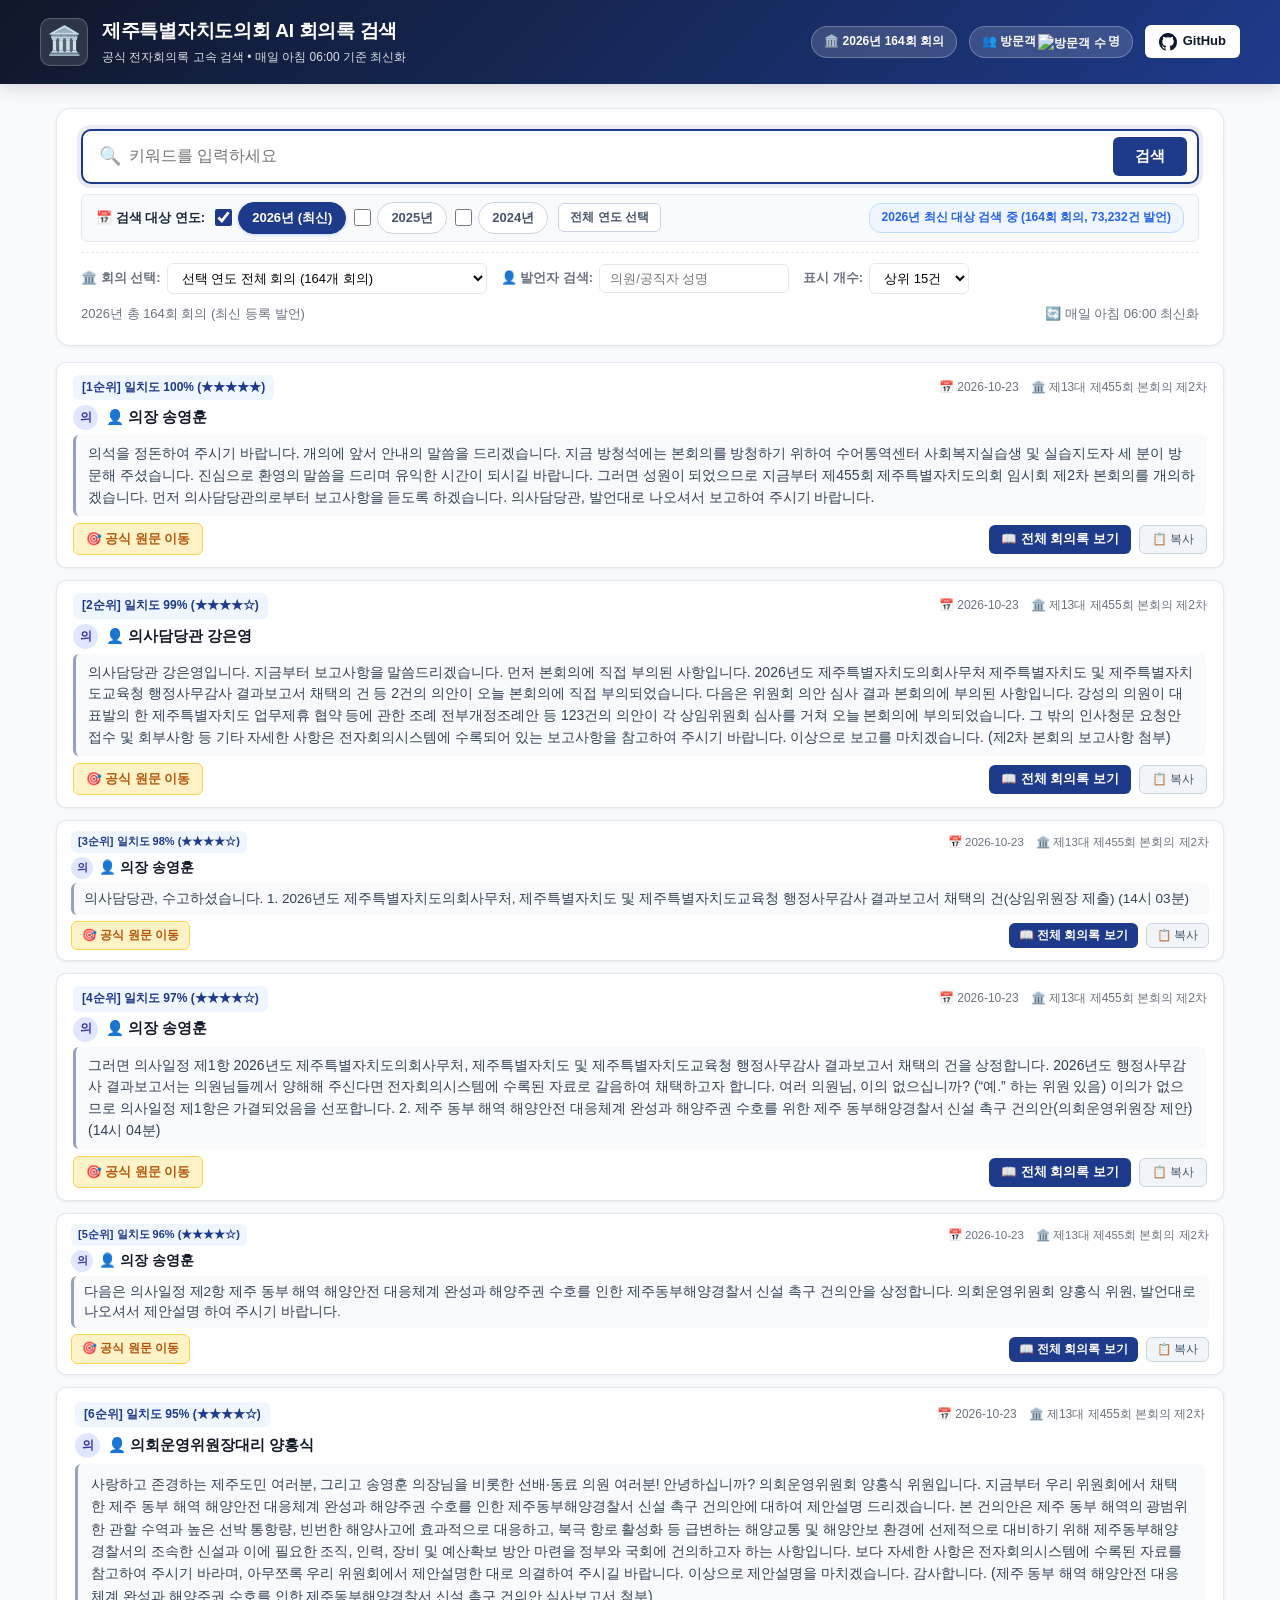
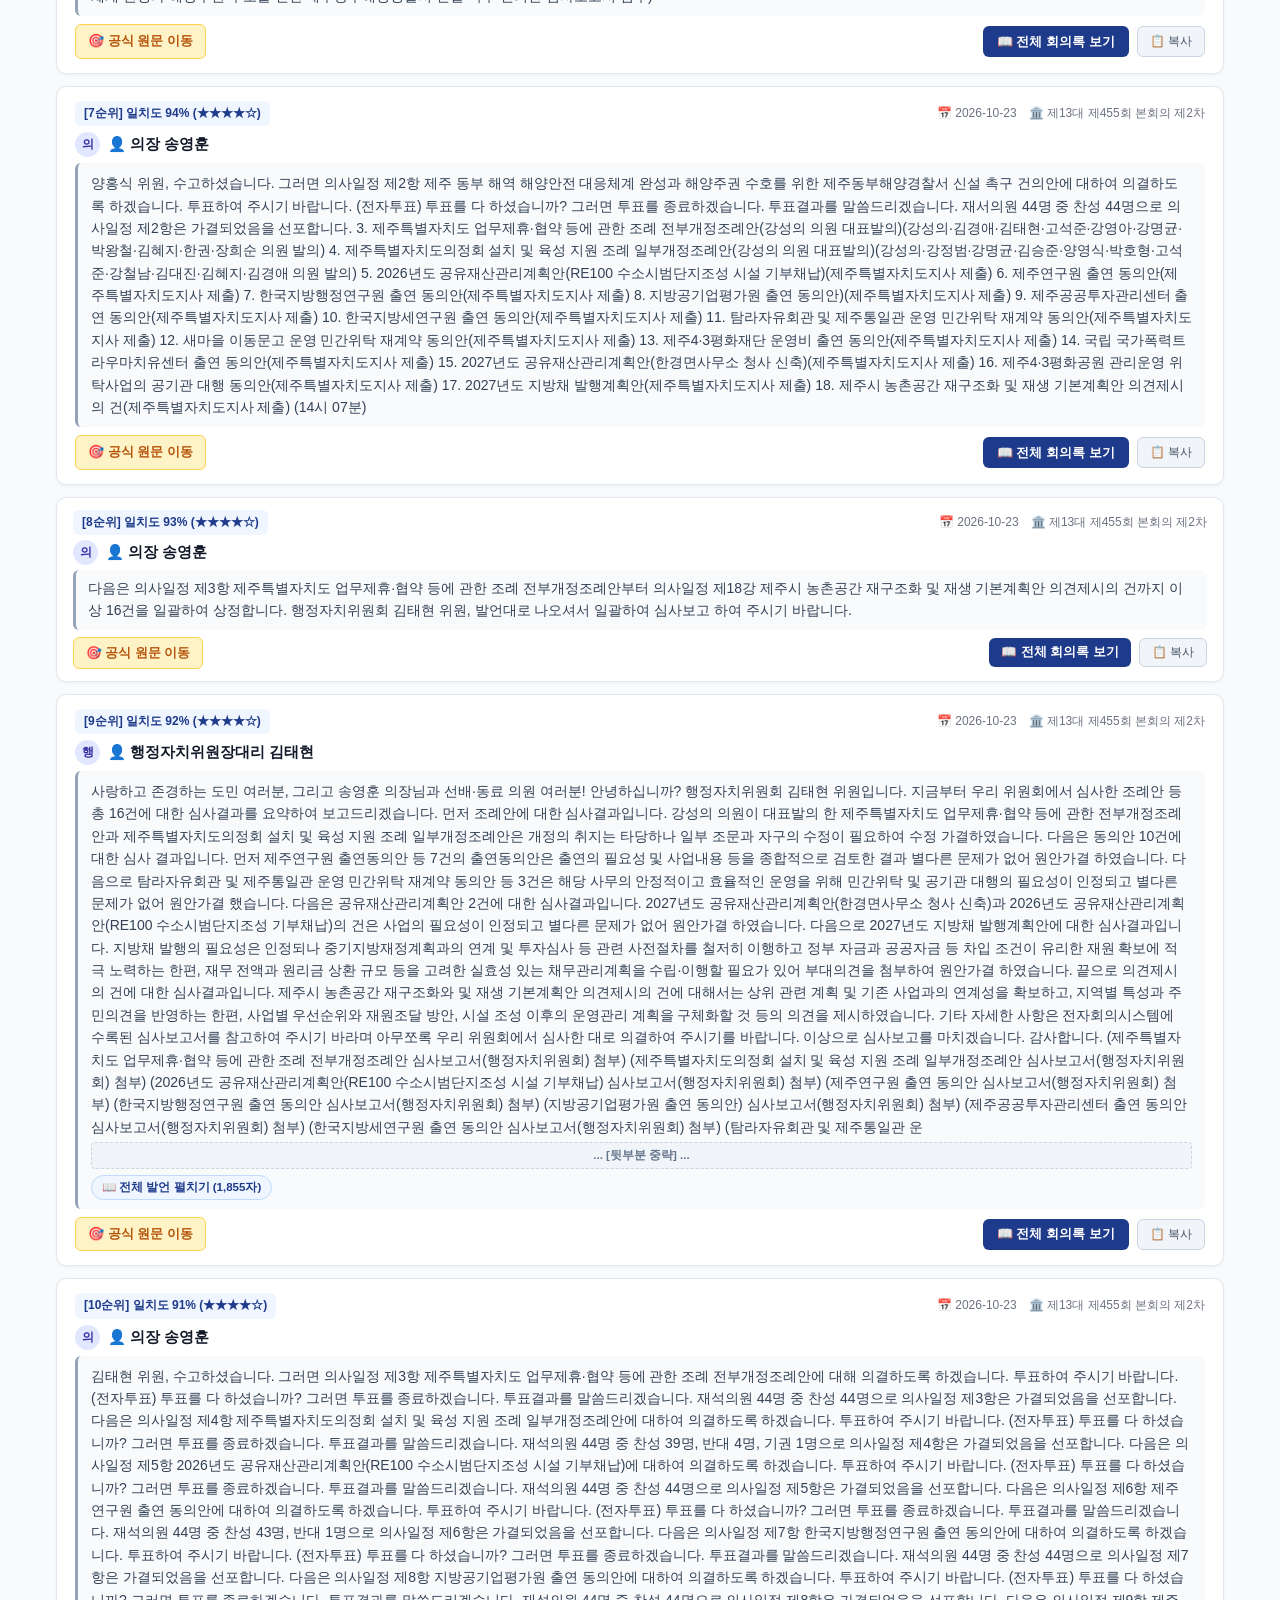
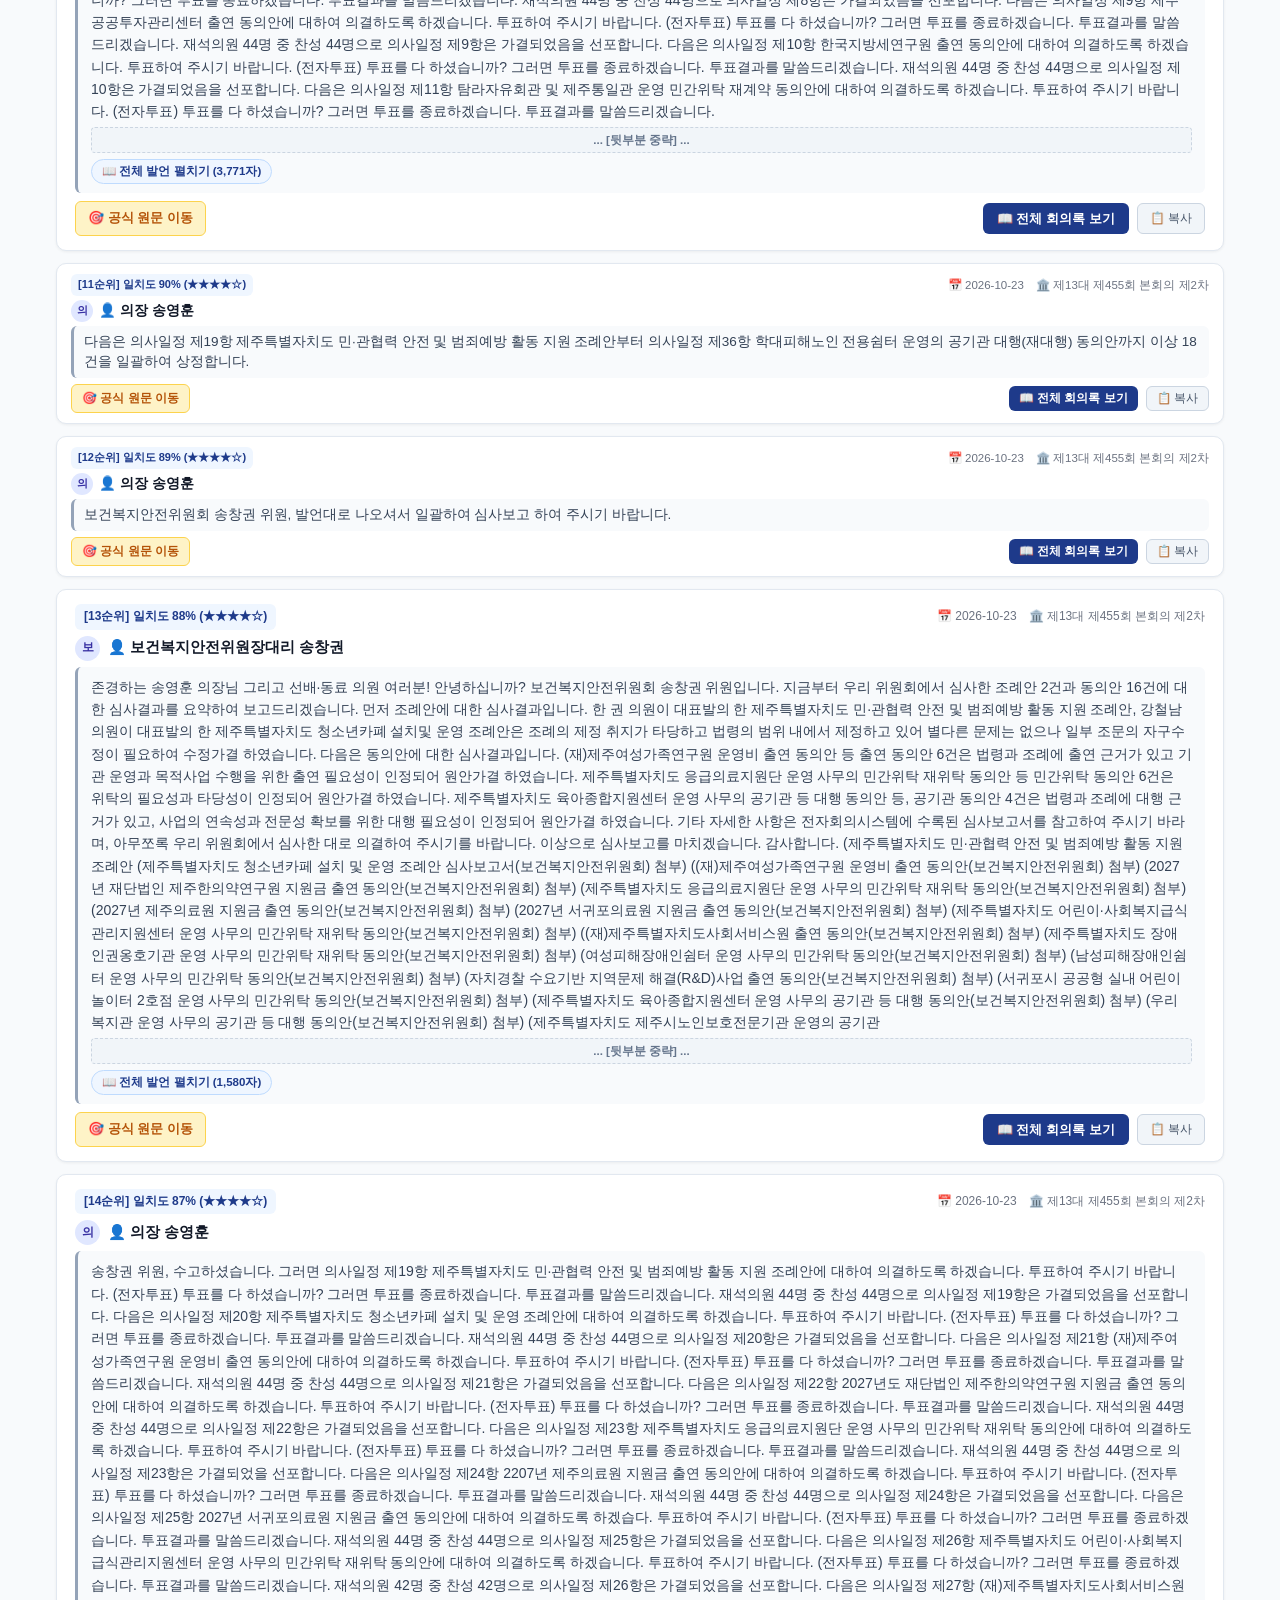
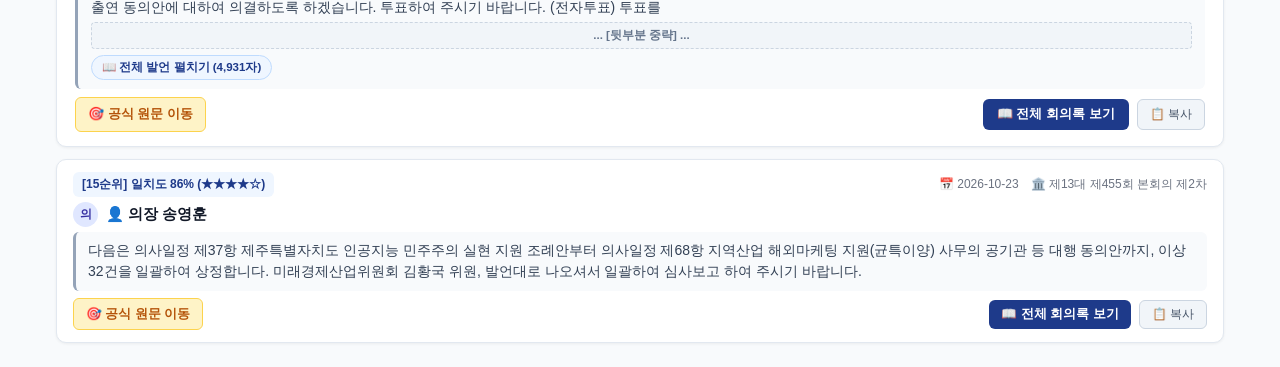
==== index.html @ 07b5bb8c "UI: 방문객 수 뱃지 스타일을 회의 통계 뱃지와 동일한 디자인으로 일체화" ====
<!DOCTYPE html>
<html lang="ko">
<head>
  <meta charset="UTF-8">
  <meta name="viewport" content="width=device-width, initial-scale=1.0">
  <meta http-equiv="Cache-Control" content="no-cache, no-store, must-revalidate">
  <meta http-equiv="Pragma" content="no-cache">
  <meta http-equiv="Expires" content="0">
  <title>제주특별자치도의회 AI 전자회의록 검색 시스템</title>
  <meta name="description" content="제주특별자치도의회 2024~2026년 294,780건 실제 공식 회의록 고속 검색 및 발언 라인 자동 이동 시스템">
  <!-- Pretendard Web Font -->
  <link rel="stylesheet" as="style" crossorigin href="https://cdn.jsdelivr.net/gh/orioncactus/pretendard@v1.3.9/dist/web/static/pretendard.min.css" />
  <link rel="stylesheet" href="style.css?v=4.9">
</head>
<body>
  <!-- Header -->
  <header class="app-header">
    <div class="header-inner">
      <div class="logo-area">
        <div class="logo-badge">🏛️</div>
        <div>
          <h1 class="logo-title">제주특별자치도의회 AI 회의록 검색</h1>
          <p class="logo-subtitle">공식 전자회의록 고속 검색 • 매일 아침 06:00 기준 최신화</p>
        </div>
      </div>
      <div class="header-actions">
        <span class="stat-pill" id="statBadge">🏛️ 2024년~현재 525회 회의</span>
        <span class="stat-pill visitor-pill" title="실시간 웹사이트 방문객 수">
          <span>👥 방문객</span>
          <img src="https://hits.sh/bokseop.github.io/jeju-council-ai.svg?style=flat-square&label=%20&labelColor=transparent&color=transparent" alt="방문객 수" class="visitor-badge-img">
          <span>명</span>
        </span>
        <a href="https://github.com/Bokseop/jeju-council-ai" target="_blank" class="btn-github">
          <svg width="18" height="18" viewBox="0 0 24 24" fill="currentColor"><path d="M12 0C5.37 0 0 5.37 0 12c0 5.31 3.435 9.795 8.205 11.385.6.105.825-.255.825-.57 0-.285-.015-1.23-.015-2.235-3.015.555-3.795-.735-4.035-1.41-.135-.345-.72-1.41-1.23-1.695-.42-.225-1.02-.78-.015-.795.945-.015 1.62.87 1.845 1.23 1.08 1.815 2.805 1.305 3.495.99.105-.78.42-1.305.765-1.605-2.67-.3-5.46-1.335-5.46-5.925 0-1.305.465-2.385 1.23-3.225-.12-.3-.54-1.53.12-3.18 0 0 1.005-.315 3.3 1.23.96-.27 1.98-.405 3-.405s2.04.135 3 .405c2.295-1.56 3.3-1.23 3.3-1.23.66 1.65.24 2.88.12 3.18.765.84 1.23 1.905 1.23 3.225 0 4.605-2.805 5.625-5.475 5.925.435.375.81 1.095.81 2.22 0 1.605-.015 2.895-.015 3.3 0 .315.225.69.825.57A12.02 12.02 0 0024 12c0-6.63-5.37-12-12-12z"/></svg>
          GitHub
        </a>
      </div>
    </div>
  </header>

  <!-- Main Container -->
  <main class="main-container">
    <!-- Search Section -->
    <section class="search-section">
      <div class="search-box-wrap">
        <div class="search-input-box">
          <span class="search-icon">🔍</span>
          <input type="text" id="searchInput" placeholder="키워드를 입력하세요" autofocus>
          <button id="clearBtn" class="clear-btn" title="검색어 지우기">✕</button>
          <button id="searchBtn" class="search-btn">검색</button>
        </div>
      </div>

      <!-- Year Scope Filter -->
      <div class="year-filter-row">
        <span class="year-filter-label">📅 검색 대상 연도:</span>
        <div class="year-buttons-group">
          <label class="year-btn-label" title="2026년 회의록 검색 포함">
            <input type="checkbox" class="year-checkbox" value="2026" checked>
            <span class="year-btn-pill">2026년 (최신)</span>
          </label>
          <label class="year-btn-label" title="2025년 회의록 검색 포함">
            <input type="checkbox" class="year-checkbox" value="2025">
            <span class="year-btn-pill">2025년</span>
          </label>
          <label class="year-btn-label" title="2024년 회의록 검색 포함">
            <input type="checkbox" class="year-checkbox" value="2024">
            <span class="year-btn-pill">2024년</span>
          </label>
        </div>
        <button type="button" class="btn-all-years" id="btnToggleAllYears">전체 연도 선택</button>
        <span class="year-summary-badge" id="yearSummaryBadge">2026년 대상 검색 중</span>
      </div>

      <!-- Filters Row -->
      <div class="filter-row">
        <div class="filter-item">
          <label for="meetingFilter">🏛️ 회의 선택:</label>
          <select id="meetingFilter">
            <option value="">전체 회의 (525개 회의)</option>
          </select>
        </div>
        <div class="filter-item">
          <label for="speakerFilter">👤 발언자 검색:</label>
          <input type="text" id="speakerFilter" placeholder="의원/공직자 성명">
        </div>
        <div class="filter-item">
          <label for="limitFilter">표시 개수:</label>
          <select id="limitFilter">
            <option value="15">상위 15건</option>
            <option value="30">상위 30건</option>
            <option value="50">상위 50건</option>
          </select>
        </div>
      </div>

      <!-- Benchmark / Results Info -->
      <div class="status-bar" id="statusBar">
        <span>데이터를 불러오는 중입니다...</span>
        <span>🔄 매일 아침 06:00 최신화</span>
      </div>
    </section>

    <!-- Results Section -->
    <section class="results-section" id="resultsContainer">
      <div class="loading-state" id="loadingState">
        <div class="spinner"></div>
        <p>회의록 데이터베이스 색인을 준비 중입니다...</p>
      </div>
    </section>
  </main>

  <!-- Full Meeting Transcript Modal -->
  <div class="modal-overlay" id="meetingModal">
    <div class="modal-content">
      <div class="modal-header">
        <div class="modal-title-box">
          <h2 id="modalMeetingTitle">회의록 전문</h2>
          <p id="modalMeetingMeta">일시 및 발언 통계</p>
        </div>
        <div class="modal-header-actions">
          <a id="modalOfficialLink" href="#" target="_blank" class="btn-primary-sm">🌐 공식 원문 웹페이지 열기</a>
          <button id="modalCopySelectedBtn" class="btn-select-copy" onclick="copySelectedSpeeches()" title="체크된 발언들만 선택 복사">
            ☑️ 선택 복사 (<span id="selectedCountBadge">0</span>)
          </button>
          <button id="modalCopyBtn" class="btn-outline-sm">📋 전체 복사</button>
          <button id="modalCloseBtn" class="btn-close">✕</button>
        </div>
      </div>

      <!-- Modal In-meeting Search -->
      <div class="modal-search-bar">
        <span>🔎 회의록 내 검색:</span>
        <input type="text" id="modalSearchInput" placeholder="단어 또는 의원 이름 검색">
        <button id="modalSearchNextBtn" class="btn-secondary-sm">다음 찾기</button>
        <span id="modalSearchStat" class="search-stat-text"></span>
      </div>

      <!-- Modal View Mode Switcher -->
      <div class="modal-view-mode-bar" id="modalViewModeBar">
        <div class="view-mode-tabs">
          <button id="btnViewContext" class="btn-tab active" onclick="switchModalViewMode('context')">
            🎯 해당 발언 및 전후 맥락 (즉시 표시)
          </button>
          <button id="btnViewFull" class="btn-tab" onclick="switchModalViewMode('full')">
            📜 전체 회의록 모두 보기 (<span id="modalTotalSpeechesCount">0</span>건)
          </button>
        </div>
        <div class="selection-quick-tools">
          <button class="btn-quick-select" onclick="selectAllModalSpeeches()" title="현재 화면의 발언 전체 선택">☑️ 전체 선택</button>
          <button class="btn-quick-select" onclick="clearModalSpeechSelection()" title="선택 모두 해제">⬜ 선택 해제</button>
        </div>
        <div class="view-mode-desc" id="modalViewDesc">
          💡 검색된 발언과 질의·답변 문맥이 스크롤 없이 바로 표시됩니다.
        </div>
      </div>

      <!-- Modal Body -->
      <div class="modal-body" id="modalTranscriptBody">
        <!-- Speeches list populated dynamically -->
      </div>
    </div>
  </div>

  <!-- Notification Toast -->
  <div class="toast" id="toast"></div>

  <script src="app.js?v=4.9"></script>
</body>
</html>
---- style.css ----
/* ==============================================================
   제주특별자치도의회 AI 회의록 검색 시스템 - Modern Responsive CSS
   ============================================================== */

:root {
  --primary: #1E3A8A;
  --primary-hover: #1E40AF;
  --primary-light: #EFF6FF;
  --accent: #D97706;
  --accent-light: #FEF3C7;
  --accent-highlight: #FFF9C4;
  --text-main: #1F2937;
  --text-muted: #6B7280;
  --bg-app: #F8FAFC;
  --bg-card: #FFFFFF;
  --border: #E2E8F0;
  --radius-sm: 6px;
  --radius-md: 10px;
  --radius-lg: 14px;
  --shadow-sm: 0 1px 3px rgba(0,0,0,0.06);
  --shadow-md: 0 4px 12px rgba(0,0,0,0.08);
  --shadow-lg: 0 10px 25px rgba(0,0,0,0.12);
}

* {
  box-sizing: border-box;
  margin: 0;
  padding: 0;
}

body {
  font-family: 'Pretendard', -apple-system, BlinkMacSystemFont, '맑은 고딕', 'Malgun Gothic', sans-serif;
  background-color: var(--bg-app);
  color: var(--text-main);
  line-height: 1.6;
  -webkit-font-smoothing: antialiased;
}

/* Header */
.app-header {
  background: linear-gradient(135deg, #0F172A 0%, #1E3A8A 100%);
  color: white;
  padding: 16px 24px;
  box-shadow: 0 4px 16px rgba(15, 23, 42, 0.15);
  position: sticky;
  top: 0;
  z-index: 100;
}

.header-inner {
  max-width: 1200px;
  margin: 0 auto;
  display: flex;
  justify-content: space-between;
  align-items: center;
  flex-wrap: wrap;
  gap: 12px;
}

.logo-area {
  display: flex;
  align-items: center;
  gap: 14px;
}

.logo-badge {
  font-size: 28px;
  background: rgba(255, 255, 255, 0.12);
  width: 48px;
  height: 48px;
  display: flex;
  align-items: center;
  justify-content: center;
  border-radius: var(--radius-md);
  border: 1px solid rgba(255, 255, 255, 0.2);
}

.logo-title {
  font-size: 19px;
  font-weight: 700;
  letter-spacing: -0.3px;
}

.logo-subtitle {
  font-size: 12px;
  opacity: 0.85;
  margin-top: 2px;
}

.header-actions {
  display: flex;
  align-items: center;
  gap: 12px;
}

.stat-pill {
  display: inline-flex;
  align-items: center;
  gap: 5px;
  font-size: 12px;
  font-weight: 600;
  background: rgba(255, 255, 255, 0.15);
  padding: 6px 12px;
  border-radius: 20px;
  border: 1px solid rgba(255, 255, 255, 0.25);
  color: #FFFFFF;
  white-space: nowrap;
  height: 32px;
  box-sizing: border-box;
}

.visitor-pill {
  display: inline-flex;
  align-items: center;
  gap: 3px;
  font-size: 12px;
  font-weight: 600;
  background: rgba(255, 255, 255, 0.15);
  padding: 6px 12px;
  border-radius: 20px;
  border: 1px solid rgba(255, 255, 255, 0.25);
  color: #FFFFFF;
  white-space: nowrap;
  height: 32px;
  box-sizing: border-box;
}

.visitor-badge-img {
  height: 16px;
  vertical-align: middle;
  display: inline-block;
  margin: 0 -1px;
}

.btn-github {
  display: inline-flex;
  align-items: center;
  gap: 6px;
  font-size: 13px;
  font-weight: 600;
  background: white;
  color: #0F172A;
  padding: 6px 14px;
  border-radius: var(--radius-sm);
  text-decoration: none;
  transition: all 0.2s;
}

.btn-github:hover {
  background: #F1F5F9;
  transform: translateY(-1px);
}

/* Main Container */
.main-container {
  max-width: 1200px;
  margin: 24px auto;
  padding: 0 16px;
}

/* Search Section */
.search-section {
  background: var(--bg-card);
  padding: 20px 24px;
  border-radius: var(--radius-lg);
  box-shadow: var(--shadow-sm);
  border: 1px solid var(--border);
  margin-bottom: 16px;
}

.search-input-box {
  display: flex;
  align-items: center;
  background: #F8FAFC;
  border: 2px solid #CBD5E1;
  border-radius: var(--radius-md);
  padding: 6px 10px;
  transition: border-color 0.2s, box-shadow 0.2s;
}

.search-input-box:focus-within {
  border-color: var(--primary);
  box-shadow: 0 0 0 4px rgba(30, 58, 138, 0.1);
  background: white;
}

.search-icon {
  font-size: 18px;
  margin-left: 6px;
  margin-right: 8px;
  opacity: 0.6;
}

.search-input-box input {
  flex: 1;
  min-width: 0;
  border: none;
  background: transparent;
  font-size: 16px;
  font-family: inherit;
  outline: none;
  color: var(--text-main);
  padding: 6px 0;
}

.clear-btn {
  background: none;
  border: none;
  font-size: 14px;
  color: var(--text-muted);
  cursor: pointer;
  padding: 4px 8px;
  border-radius: 50%;
  visibility: hidden;
  flex-shrink: 0;
}

.clear-btn.visible {
  visibility: visible;
}

.clear-btn:hover {
  background: #E2E8F0;
  color: var(--text-main);
}

.search-btn {
  background: var(--primary);
  color: white;
  border: none;
  font-size: 15px;
  font-weight: 700;
  padding: 10px 22px;
  border-radius: var(--radius-sm);
  cursor: pointer;
  margin-left: 8px;
  flex-shrink: 0;
  white-space: nowrap;
  transition: background 0.2s;
}

.search-btn:hover {
  background: var(--primary-hover);
}

/* Tags Row */
.tags-row {
  display: flex;
  align-items: center;
  gap: 8px;
  flex-wrap: wrap;
  margin-top: 14px;
  font-size: 13px;
}

.tags-label {
  color: var(--text-muted);
  font-weight: 600;
}

.tag-btn {
  background: var(--primary-light);
  color: var(--primary);
  border: 1px solid #BFDBFE;
  padding: 4px 10px;
  border-radius: 16px;
  font-size: 12px;
  font-weight: 600;
  cursor: pointer;
  transition: all 0.15s;
}

.tag-btn:hover {
  background: #DBEAFE;
  transform: translateY(-1px);
}

/* Year Filter Row */
.year-filter-row {
  margin-top: 10px;
  display: flex;
  align-items: center;
  flex-wrap: wrap;
  gap: 10px;
  padding: 7px 14px;
  background: #F8FAFC;
  border: 1px solid var(--border);
  border-radius: var(--radius-sm);
}

.year-filter-label {
  font-size: 13px;
  font-weight: 700;
  color: #1E293B;
  display: flex;
  align-items: center;
  gap: 4px;
}

.year-buttons-group {
  display: flex;
  align-items: center;
  gap: 8px;
  flex-wrap: wrap;
}

.year-btn-label {
  display: inline-flex;
  align-items: center;
  cursor: pointer;
  user-select: none;
}

.year-checkbox {
  width: 17px;
  height: 17px;
  cursor: pointer;
  accent-color: var(--primary);
  margin-right: 6px;
}

.year-btn-pill {
  display: inline-flex;
  align-items: center;
  gap: 4px;
  padding: 5px 13px;
  font-size: 13px;
  font-weight: 600;
  border-radius: 20px;
  border: 1px solid #CBD5E1;
  background: white;
  color: #475569;
  transition: all 0.15s;
}

.year-btn-label:hover .year-btn-pill {
  background: #F1F5F9;
  color: #0F172A;
  border-color: #94A3B8;
}

.year-checkbox:checked + .year-btn-pill {
  background: var(--primary);
  color: white;
  border-color: var(--primary);
  box-shadow: 0 1px 3px rgba(37, 99, 235, 0.25);
}

.btn-all-years {
  font-size: 12px;
  font-weight: 600;
  background: white;
  border: 1px solid #CBD5E1;
  padding: 5px 11px;
  border-radius: var(--radius-sm);
  color: #475569;
  cursor: pointer;
  transition: all 0.15s;
}

.btn-all-years:hover {
  background: #E2E8F0;
  color: #0F172A;
}

.year-summary-badge {
  margin-left: auto;
  font-size: 12px;
  font-weight: 600;
  color: #2563EB;
  background: #EFF6FF;
  padding: 4px 12px;
  border-radius: 12px;
  border: 1px solid #BFDBFE;
}

/* Filters Row */
.filter-row {
  display: flex;
  align-items: center;
  gap: 14px;
  flex-wrap: wrap;
  margin-top: 10px;
  padding-top: 10px;
  border-top: 1px dashed var(--border);
}

.filter-item {
  display: flex;
  align-items: center;
  gap: 6px;
  font-size: 13px;
}

.filter-item label {
  color: var(--text-muted);
  font-weight: 600;
}

.filter-item select,
.filter-item input {
  padding: 6px 10px;
  border: 1px solid var(--border);
  border-radius: var(--radius-sm);
  font-size: 13px;
  font-family: inherit;
  background: white;
  outline: none;
}

.filter-item select {
  max-width: 320px;
}

.filter-item select:focus,
.filter-item input:focus {
  border-color: var(--primary);
}

/* Status Bar */
.status-bar {
  margin-top: 10px;
  font-size: 13px;
  color: var(--text-muted);
  display: flex;
  justify-content: space-between;
  align-items: center;
  flex-wrap: wrap;
  gap: 8px;
}

/* Results Section */
.results-section {
  display: flex;
  flex-direction: column;
  gap: 12px;
}

/* Card */
.speech-card {
  background: var(--bg-card);
  border: 1px solid var(--border);
  border-radius: var(--radius-md);
  padding: 14px 18px;
  box-shadow: var(--shadow-sm);
  transition: box-shadow 0.2s, transform 0.2s;
}

.speech-card:hover {
  box-shadow: var(--shadow-md);
  transform: translateY(-1px);
}

/* Dynamic Responsive Sizing based on content length */
.speech-card.speech-card-compact {
  padding: 10px 14px;
}

.speech-card.speech-card-compact .card-top {
  margin-bottom: 4px;
}

.speech-card.speech-card-compact .card-rank-badge {
  padding: 2px 7px;
  font-size: 11px;
}

.speech-card.speech-card-compact .card-meta {
  font-size: 11.5px;
}

.speech-card.speech-card-compact .card-speaker-row {
  margin-bottom: 4px;
  gap: 6px;
}

.speech-card.speech-card-compact .speaker-avatar {
  width: 22px;
  height: 22px;
  font-size: 11px;
}

.speech-card.speech-card-compact .speaker-name {
  font-size: 13.5px;
}

.speech-card.speech-card-compact .card-content-box {
  padding: 6px 10px;
  margin-bottom: 6px;
  font-size: 13.5px;
  line-height: 1.5;
}

.speech-card.speech-card-compact .card-actions {
  gap: 6px;
}

.speech-card.speech-card-compact .btn-link-line,
.speech-card.speech-card-compact .btn-view-all {
  padding: 4px 10px;
  font-size: 12px;
}

.speech-card.speech-card-compact .btn-copy-card {
  padding: 4px 10px;
  font-size: 11.5px;
}

/* Medium text length (121 ~ 400 chars) */
.speech-card.speech-card-medium {
  padding: 12px 16px;
}

.speech-card.speech-card-medium .card-top {
  margin-bottom: 5px;
}

.speech-card.speech-card-medium .card-speaker-row {
  margin-bottom: 5px;
}

.speech-card.speech-card-medium .card-content-box {
  padding: 8px 12px;
  margin-bottom: 7px;
  line-height: 1.55;
}

.speech-card.speech-card-medium .btn-link-line,
.speech-card.speech-card-medium .btn-view-all {
  padding: 5px 12px;
  font-size: 12.5px;
}

.speech-card.speech-card-medium .btn-copy-card {
  padding: 5px 12px;
  font-size: 12px;
}

.card-top {
  display: flex;
  justify-content: space-between;
  align-items: center;
  margin-bottom: 6px;
  flex-wrap: wrap;
  gap: 8px;
}

.card-rank-badge {
  font-size: 12px;
  font-weight: 700;
  color: var(--primary);
  background: var(--primary-light);
  padding: 3px 9px;
  border-radius: var(--radius-sm);
  display: inline-flex;
  align-items: center;
  gap: 4px;
}

.card-meta {
  font-size: 12px;
  color: var(--text-muted);
  display: flex;
  gap: 12px;
}

.card-speaker-row {
  display: flex;
  align-items: center;
  gap: 8px;
  margin-bottom: 6px;
}

.speaker-avatar {
  width: 25px;
  height: 25px;
  background: #E0E7FF;
  color: #3730A3;
  border-radius: 50%;
  display: flex;
  align-items: center;
  justify-content: center;
  font-size: 12px;
  font-weight: bold;
}

.speaker-name {
  font-size: 14.5px;
  font-weight: 700;
  color: #111827;
}

.card-content-box {
  background: #F8FAFC;
  border-radius: var(--radius-sm);
  padding: 9px 13px;
  font-size: 14px;
  line-height: 1.6;
  color: #334155;
  margin-bottom: 8px;
  border-left: 3px solid #94A3B8;
  white-space: normal;
}

.speech-text-view {
  white-space: pre-wrap;
  word-break: break-word;
}

.expand-btn-wrapper {
  margin-top: 6px;
}

.omitted-notice {
  display: block;
  background: #F1F5F9;
  color: #64748B;
  font-size: 11.5px;
  font-weight: 600;
  padding: 3px 8px;
  border-radius: 4px;
  margin: 4px 0;
  text-align: center;
  border: 1px dashed #CBD5E1;
  user-select: none;
}

.btn-toggle-expand {
  display: inline-flex;
  align-items: center;
  gap: 4px;
  background: #EFF6FF;
  color: var(--primary);
  border: 1px solid #BFDBFE;
  font-size: 11.5px;
  font-weight: 600;
  padding: 4px 10px;
  border-radius: 14px;
  cursor: pointer;
  margin-top: 0;
  transition: all 0.15s;
}

.btn-toggle-expand:hover {
  background: #DBEAFE;
  color: #1D4ED8;
  transform: translateY(-1px);
}

.card-content-box mark {
  background: #FEF08A;
  color: #854D0E;
  padding: 1px 4px;
  border-radius: 3px;
  font-weight: bold;
}

.card-actions {
  display: flex;
  justify-content: space-between;
  align-items: center;
  flex-wrap: wrap;
  gap: 8px;
}

.card-actions-left,
.card-actions-right {
  display: flex;
  gap: 8px;
}

.btn-link-line {
  display: inline-flex;
  align-items: center;
  gap: 6px;
  font-size: 13px;
  font-weight: 600;
  background: #FEF3C7;
  color: #B45309;
  border: 1px solid #FCD34D;
  padding: 6px 12px;
  border-radius: var(--radius-sm);
  text-decoration: none;
  cursor: pointer;
  transition: all 0.15s;
}

.btn-link-line:hover {
  background: #FDE68A;
  transform: translateY(-1px);
}

.btn-view-all {
  font-size: 13px;
  font-weight: 600;
  background: var(--primary);
  color: white;
  border: none;
  padding: 6px 14px;
  border-radius: var(--radius-sm);
  cursor: pointer;
  transition: background 0.15s;
}

.btn-view-all:hover {
  background: var(--primary-hover);
}

.btn-copy-card {
  font-size: 12px;
  background: #F1F5F9;
  color: #475569;
  border: 1px solid #CBD5E1;
  padding: 6px 12px;
  border-radius: var(--radius-sm);
  cursor: pointer;
}

.btn-copy-card:hover {
  background: #E2E8F0;
}

/* Loading & Empty States */
.loading-state,
.empty-state {
  text-align: center;
  padding: 60px 20px;
  color: var(--text-muted);
}

.spinner {
  width: 40px;
  height: 40px;
  border: 4px solid #E2E8F0;
  border-top-color: var(--primary);
  border-radius: 50%;
  animation: spin 0.8s linear infinite;
  margin: 0 auto 16px;
}

@keyframes spin {
  to { transform: rotate(360deg); }
}

/* Modal */
.modal-overlay {
  position: fixed;
  top: 0;
  left: 0;
  right: 0;
  bottom: 0;
  background: rgba(15, 23, 42, 0.6);
  backdrop-filter: blur(4px);
  z-index: 999;
  display: none;
  align-items: center;
  justify-content: center;
  padding: 20px;
}

.modal-overlay.active {
  display: flex;
}

.modal-content {
  background: white;
  width: 100%;
  max-width: 960px;
  max-height: 90vh;
  border-radius: var(--radius-lg);
  display: flex;
  flex-direction: column;
  box-shadow: var(--shadow-lg);
  overflow: hidden;
  animation: modalIn 0.25s ease-out;
}

@keyframes modalIn {
  from { opacity: 0; transform: scale(0.96); }
  to { opacity: 1; transform: scale(1); }
}

.modal-header {
  padding: 18px 24px;
  border-bottom: 1px solid var(--border);
  display: flex;
  justify-content: space-between;
  align-items: center;
  background: #F8FAFC;
  gap: 12px;
}

.modal-title-box h2 {
  font-size: 18px;
  font-weight: 700;
  color: #0F172A;
}

.modal-title-box p {
  font-size: 13px;
  color: var(--text-muted);
  margin-top: 2px;
}

.modal-header-actions {
  display: flex;
  align-items: center;
  gap: 8px;
}

.btn-primary-sm {
  background: var(--primary);
  color: white;
  padding: 6px 14px;
  border-radius: var(--radius-sm);
  font-size: 12px;
  font-weight: 600;
  text-decoration: none;
  display: inline-flex;
  align-items: center;
  gap: 4px;
  white-space: nowrap;
}

.btn-primary-sm:hover {
  background: var(--primary-hover);
}

.btn-outline-sm {
  background: white;
  border: 1px solid var(--border);
  padding: 6px 12px;
  border-radius: var(--radius-sm);
  font-size: 12px;
  cursor: pointer;
  white-space: nowrap;
}

.btn-outline-sm:hover {
  background: #F1F5F9;
}

.btn-close {
  background: none;
  border: none;
  font-size: 18px;
  cursor: pointer;
  color: var(--text-muted);
  padding: 4px 8px;
  border-radius: var(--radius-sm);
}

.btn-close:hover {
  background: #E2E8F0;
  color: var(--text-main);
}

/* Modal Search Bar */
.modal-search-bar {
  padding: 10px 24px;
  background: #F8FAFC;
  border-bottom: 1px solid var(--border);
  display: flex;
  align-items: center;
  gap: 10px;
  font-size: 13px;
}

.modal-search-bar input {
  padding: 6px 12px;
  border: 1px solid #CBD5E1;
  border-radius: var(--radius-sm);
  font-size: 13px;
  font-family: inherit;
  width: 260px;
}

.btn-secondary-sm {
  background: #334155;
  color: white;
  border: none;
  padding: 6px 12px;
  border-radius: var(--radius-sm);
  font-size: 12px;
  cursor: pointer;
}

.search-stat-text {
  color: #64748B;
  font-size: 12px;
}

/* Modal View Mode Bar */
.modal-view-mode-bar {
  padding: 8px 24px;
  background: #EEF2F6;
  border-bottom: 1px solid #CBD5E1;
  display: flex;
  justify-content: space-between;
  align-items: center;
  flex-wrap: wrap;
  gap: 8px;
}

.view-mode-tabs {
  display: flex;
  gap: 6px;
}

.btn-tab {
  padding: 6px 12px;
  font-size: 12px;
  font-weight: 600;
  border: 1px solid #CBD5E1;
  background: #FFFFFF;
  color: #475569;
  border-radius: var(--radius-sm);
  cursor: pointer;
  transition: all 0.15s;
}

.btn-tab:hover {
  background: #F1F5F9;
  color: #1E293B;
}

.btn-tab.active {
  background: var(--primary);
  color: #FFFFFF;
  border-color: var(--primary);
  box-shadow: 0 1px 3px rgba(30, 58, 138, 0.2);
}

.view-mode-desc {
  font-size: 12px;
  color: #475569;
  font-weight: 500;
}

.modal-context-banner {
  background: #FEF3C7;
  border: 1px solid #FCD34D;
  border-radius: var(--radius-sm);
  padding: 10px 14px;
  color: #92400E;
  font-size: 13px;
  font-weight: 600;
  display: flex;
  align-items: center;
  justify-content: space-between;
  margin-bottom: 4px;
}

.modal-load-more-btn {
  display: flex;
  align-items: center;
  justify-content: center;
  gap: 6px;
  width: 100%;
  padding: 10px;
  background: #F8FAFC;
  border: 1px dashed #94A3B8;
  border-radius: var(--radius-sm);
  color: #2563EB;
  font-size: 13px;
  font-weight: 600;
  cursor: pointer;
  transition: all 0.15s;
}

.modal-load-more-btn:hover {
  background: #EFF6FF;
  border-color: #2563EB;
  transform: translateY(-1px);
}

.modal-expand-all-btn {
  display: flex;
  align-items: center;
  justify-content: center;
  gap: 6px;
  width: 100%;
  padding: 11px;
  background: #1E293B;
  color: #FFFFFF;
  border: none;
  border-radius: var(--radius-sm);
  font-size: 13px;
  font-weight: 600;
  cursor: pointer;
  transition: all 0.15s;
  margin-top: 8px;
}

.modal-expand-all-btn:hover {
  background: #0F172A;
}

@keyframes speechExpandIn {
  from {
    opacity: 0;
    transform: translateY(8px);
  }
  to {
    opacity: 1;
    transform: translateY(0);
  }
}

.modal-speech-item.newly-added {
  animation: speechExpandIn 0.25s ease-out;
}

/* Modal Body */
.modal-body {
  padding: 16px 20px;
  overflow-y: auto;
  -webkit-overflow-scrolling: touch;
  flex: 1;
  min-height: 0;
  display: flex;
  flex-direction: column;
  gap: 12px;
}

.modal-speech-item {
  border-bottom: 1px solid #E2E8F0;
  padding-bottom: 14px;
  scroll-margin-top: 14px;
  transition: background-color 0.15s, border-color 0.15s;
}

/* Modal Speech Responsive Compact Sizing */
.modal-speech-item.modal-speech-compact {
  padding-bottom: 8px;
}

.modal-speech-item.modal-speech-compact .modal-speech-header {
  margin-bottom: 4px;
  font-size: 13px;
}

.modal-speech-item.modal-speech-compact .modal-speech-body {
  font-size: 13px;
  line-height: 1.5;
}

.modal-speech-item.modal-speech-compact.highlighted,
.modal-speech-item.modal-speech-compact.selected {
  padding: 8px 12px;
}

.modal-speech-item.modal-speech-medium {
  padding-bottom: 10px;
}

.modal-speech-item.modal-speech-medium .modal-speech-header {
  margin-bottom: 6px;
  font-size: 13.5px;
}

.modal-speech-item.modal-speech-medium .modal-speech-body {
  line-height: 1.65;
}

.modal-speech-item.modal-speech-medium.highlighted,
.modal-speech-item.modal-speech-medium.selected {
  padding: 12px 14px;
}

.modal-speech-item.selected {
  background: #F0FDF4;
  border: 1px solid #86EFAC;
  border-left: 5px solid #16A34A;
  border-radius: var(--radius-md);
  padding: 14px;
}

.modal-speech-item.highlighted {
  background: #FEFCBF;
  border: 2px solid #D97706;
  border-radius: var(--radius-md);
  padding: 16px;
  box-shadow: 0 4px 14px rgba(217, 119, 6, 0.25);
}

.modal-speech-item.highlighted.selected {
  border-left: 6px solid #16A34A;
}

.modal-speech-header {
  font-size: 14px;
  font-weight: 700;
  color: #1E3A8A;
  margin-bottom: 8px;
  display: flex;
  align-items: center;
  justify-content: space-between;
}

.speech-header-left {
  display: flex;
  align-items: center;
  gap: 8px;
  flex: 1;
}

.speech-header-right {
  display: flex;
  align-items: center;
  gap: 6px;
}

.speech-check-label {
  display: inline-flex;
  align-items: center;
  cursor: pointer;
  padding: 2px 4px;
  user-select: none;
}

.speech-checkbox {
  width: 18px;
  height: 18px;
  cursor: pointer;
  accent-color: #16A34A;
}

.speech-speaker-name {
  color: #1E3A8A;
  font-weight: 700;
}

.btn-item-copy {
  background: #F1F5F9;
  border: 1px solid #CBD5E1;
  color: #475569;
  font-size: 11px;
  font-weight: 600;
  padding: 3px 8px;
  border-radius: var(--radius-sm);
  cursor: pointer;
  transition: all 0.15s;
}

.btn-item-copy:hover {
  background: #E2E8F0;
  color: #0F172A;
}

.btn-select-copy {
  background: #059669;
  color: white;
  border: none;
  padding: 6px 12px;
  border-radius: var(--radius-sm);
  font-size: 12px;
  font-weight: 600;
  cursor: pointer;
  display: inline-flex;
  align-items: center;
  gap: 5px;
  white-space: nowrap;
  transition: all 0.15s;
}

.btn-select-copy:hover {
  background: #047857;
  transform: translateY(-1px);
}

.selection-quick-tools {
  display: flex;
  align-items: center;
  gap: 6px;
}

.btn-quick-select {
  padding: 4px 10px;
  font-size: 11px;
  font-weight: 600;
  background: white;
  border: 1px solid #CBD5E1;
  border-radius: var(--radius-sm);
  cursor: pointer;
  color: #334155;
  transition: all 0.15s;
}

.btn-quick-select:hover {
  background: #F1F5F9;
  color: #0F172A;
}

.modal-speech-body {
  font-size: 14px;
  line-height: 1.65;
  color: #334155;
  white-space: normal;
}

/* Toast */
.toast {
  position: fixed;
  bottom: 24px;
  right: 24px;
  background: #1E293B;
  color: white;
  padding: 10px 18px;
  border-radius: var(--radius-sm);
  font-size: 13px;
  font-weight: 600;
  box-shadow: var(--shadow-lg);
  opacity: 0;
  transform: translateY(10px);
  transition: all 0.2s;
  pointer-events: none;
  z-index: 10000;
}

.toast.show {
  opacity: 1;
  transform: translateY(0);
}

/* Responsive */
@media (max-width: 768px) {
  html, body {
    overflow-x: hidden;
  }

  .header-inner {
    flex-direction: column;
    align-items: flex-start;
    padding: 12px 16px;
    gap: 10px;
  }

  .logo-title {
    font-size: 17px;
  }

  .logo-subtitle {
    font-size: 11.5px;
  }

  .header-actions {
    display: flex;
    flex-wrap: wrap;
    align-items: center;
    gap: 6px;
    width: 100%;
  }

  .stat-pill {
    font-size: 11.5px;
    padding: 3px 8px;
    height: 26px;
    gap: 4px;
  }

  .visitor-pill {
    font-size: 11.5px;
    padding: 3px 8px;
    height: 26px;
    gap: 2px;
  }

  .visitor-badge-img {
    height: 14px;
  }

  .main-container {
    padding: 12px 8px;
  }

  .search-section {
    padding: 12px 10px;
    margin-bottom: 10px;
    border-radius: var(--radius-md);
  }

  .search-input-box {
    padding: 4px 6px;
  }

  .search-icon {
    font-size: 15px;
    margin-left: 4px;
    margin-right: 6px;
  }

  .search-input-box input {
    font-size: 15px;
    padding: 6px 0;
    min-width: 0;
  }

  .search-btn {
    padding: 8px 14px;
    font-size: 14px;
    margin-left: 4px;
  }

  /* Year Filter Row on mobile */
  .year-filter-row {
    padding: 6px 8px;
    gap: 6px;
    margin-top: 8px;
  }

  .year-buttons-group {
    gap: 5px;
  }

  .year-btn-pill {
    padding: 3px 8px;
    font-size: 11.5px;
  }

  .btn-all-years {
    padding: 3px 7px;
    font-size: 11px;
  }

  .year-summary-badge {
    width: 100%;
    margin-left: 0;
    text-align: center;
    font-size: 11px;
    padding: 2px 6px;
  }

  .filter-row {
    flex-direction: column;
    align-items: stretch;
    gap: 6px;
    padding-top: 8px;
    margin-top: 8px;
  }

  .filter-item {
    flex-direction: column;
    align-items: stretch;
    gap: 3px;
    width: 100%;
  }

  .filter-item select,
  .filter-item input {
    max-width: 100%;
    width: 100%;
    box-sizing: border-box;
    font-size: 13px;
    padding: 6px 9px;
  }

  .status-bar {
    font-size: 11px;
    flex-direction: column;
    align-items: flex-start;
    gap: 3px;
    margin-top: 8px;
  }

  .results-section {
    gap: 10px;
  }

  /* Speech Cards on mobile */
  .speech-card {
    padding: 10px 10px;
  }

  .card-top {
    flex-direction: column;
    align-items: flex-start;
    gap: 3px;
    margin-bottom: 4px;
  }

  .card-meta {
    flex-wrap: wrap;
    gap: 6px;
    font-size: 11px;
  }

  .card-speaker-row {
    margin-bottom: 4px;
    gap: 6px;
  }

  .card-content-box {
    padding: 6px 8px;
    margin-bottom: 6px;
    font-size: 13.5px;
    line-height: 1.5;
    white-space: normal;
  }

  .speech-text-view {
    white-space: pre-wrap;
    word-break: break-word;
  }

  .expand-btn-wrapper {
    margin-top: 4px;
  }

  .card-actions {
    flex-direction: column;
    align-items: stretch;
    gap: 5px;
  }

  .card-actions-left,
  .card-actions-right {
    flex-direction: column;
    width: 100%;
    gap: 5px;
  }

  .btn-link-line,
  .btn-view-all,
  .btn-copy-card {
    width: 100%;
    justify-content: center;
    text-align: center;
    box-sizing: border-box;
    padding: 6px 10px;
    font-size: 12px;
  }

  /* Responsive Modal - Dedicated Mobile Full-Screen Reader View */
  .modal-overlay {
    position: fixed;
    top: 0;
    left: 0;
    right: 0;
    bottom: 0;
    width: 100%;
    height: 100%;
    padding: 0;
    background: #FFFFFF;
    z-index: 10000;
  }

  .modal-content {
    width: 100vw;
    height: 100dvh;
    max-height: 100dvh;
    border-radius: 0;
    border: none;
    box-shadow: none;
    display: flex;
    flex-direction: column;
    overflow: hidden;
    background: #FFFFFF;
    position: relative;
  }

  /* Compact Sleek Mobile Modal Header */
  .modal-header {
    position: relative;
    padding: 10px 12px;
    background: #F1F5F9;
    border-bottom: 1px solid var(--border);
    display: flex;
    flex-direction: column;
    gap: 8px;
    flex-shrink: 0;
  }

  .modal-title-box {
    display: flex;
    flex-direction: column;
    gap: 2px;
    width: calc(100% - 44px);
  }

  .modal-title-box h2 {
    font-size: 15px;
    font-weight: 700;
    color: #0F172A;
    white-space: nowrap;
    overflow: hidden;
    text-overflow: ellipsis;
  }

  .modal-title-box p {
    font-size: 11px;
    color: var(--text-muted);
    white-space: nowrap;
    overflow: hidden;
    text-overflow: ellipsis;
  }

  .modal-header-actions {
    display: flex;
    align-items: center;
    gap: 6px;
    width: 100%;
    flex-wrap: nowrap;
    overflow-x: auto;
    -webkit-overflow-scrolling: touch;
    scrollbar-width: none;
  }

  .modal-header-actions::-webkit-scrollbar {
    display: none;
  }

  .btn-close {
    position: absolute;
    top: 8px;
    right: 8px;
    width: 36px;
    height: 36px;
    background: #E2E8F0;
    border-radius: 50%;
    display: flex;
    align-items: center;
    justify-content: center;
    font-size: 18px;
    color: #1E293B;
    padding: 0;
    cursor: pointer;
    z-index: 20;
    border: none;
  }

  .btn-close:hover {
    background: #CBD5E1;
  }

  .btn-select-copy {
    padding: 5px 10px;
    font-size: 11.5px;
  }

  .btn-primary-sm,
  .btn-outline-sm {
    padding: 5px 9px;
    font-size: 11.5px;
  }

  /* Compact In-meeting Search Bar on Mobile */
  .modal-search-bar {
    padding: 6px 10px;
    background: #F8FAFC;
    border-bottom: 1px solid var(--border);
    display: flex;
    align-items: center;
    gap: 6px;
    flex-shrink: 0;
  }

  .modal-search-bar span:first-child {
    font-size: 12px;
    white-space: nowrap;
  }

  .modal-search-bar input {
    flex: 1;
    min-width: 0;
    width: auto;
    padding: 5px 8px;
    font-size: 12.5px;
    border: 1px solid #CBD5E1;
    border-radius: var(--radius-sm);
  }

  .btn-secondary-sm {
    padding: 5px 10px;
    font-size: 11.5px;
    white-space: nowrap;
  }

  /* Compact View Mode Bar on Mobile */
  .modal-view-mode-bar {
    padding: 6px 10px;
    background: #EEF2F6;
    border-bottom: 1px solid #CBD5E1;
    display: flex;
    align-items: center;
    justify-content: space-between;
    gap: 6px;
    flex-shrink: 0;
  }

  .view-mode-tabs {
    display: flex;
    gap: 4px;
    flex: 1;
    min-width: 0;
  }

  .btn-tab {
    flex: 1;
    padding: 5px 6px;
    font-size: 11.5px;
    text-align: center;
    white-space: nowrap;
    overflow: hidden;
    text-overflow: ellipsis;
  }

  .selection-quick-tools {
    display: flex;
    gap: 4px;
    flex-shrink: 0;
  }

  .btn-quick-select {
    padding: 4px 7px;
    font-size: 11px;
    white-space: nowrap;
  }

  .view-mode-desc {
    display: none;
  }

  /* Full-bleed Scrollable Reading Body */
  .modal-body {
    flex: 1;
    min-height: 0;
    overflow-y: auto;
    -webkit-overflow-scrolling: touch;
    touch-action: pan-y;
    overscroll-behavior-y: contain;
    padding: 12px 10px 48px 10px;
    gap: 10px;
    background: #FFFFFF;
  }

  .modal-context-banner {
    padding: 8px 10px;
    font-size: 11.5px;
    border-radius: var(--radius-sm);
  }

  .modal-load-more-btn {
    padding: 8px 10px;
    font-size: 12px;
  }

  .modal-speech-item {
    padding-bottom: 10px;
  }

  .modal-speech-header {
    font-size: 12.5px;
  }

  .modal-speech-body {
    font-size: 13.5px;
    line-height: 1.6;
  }
}
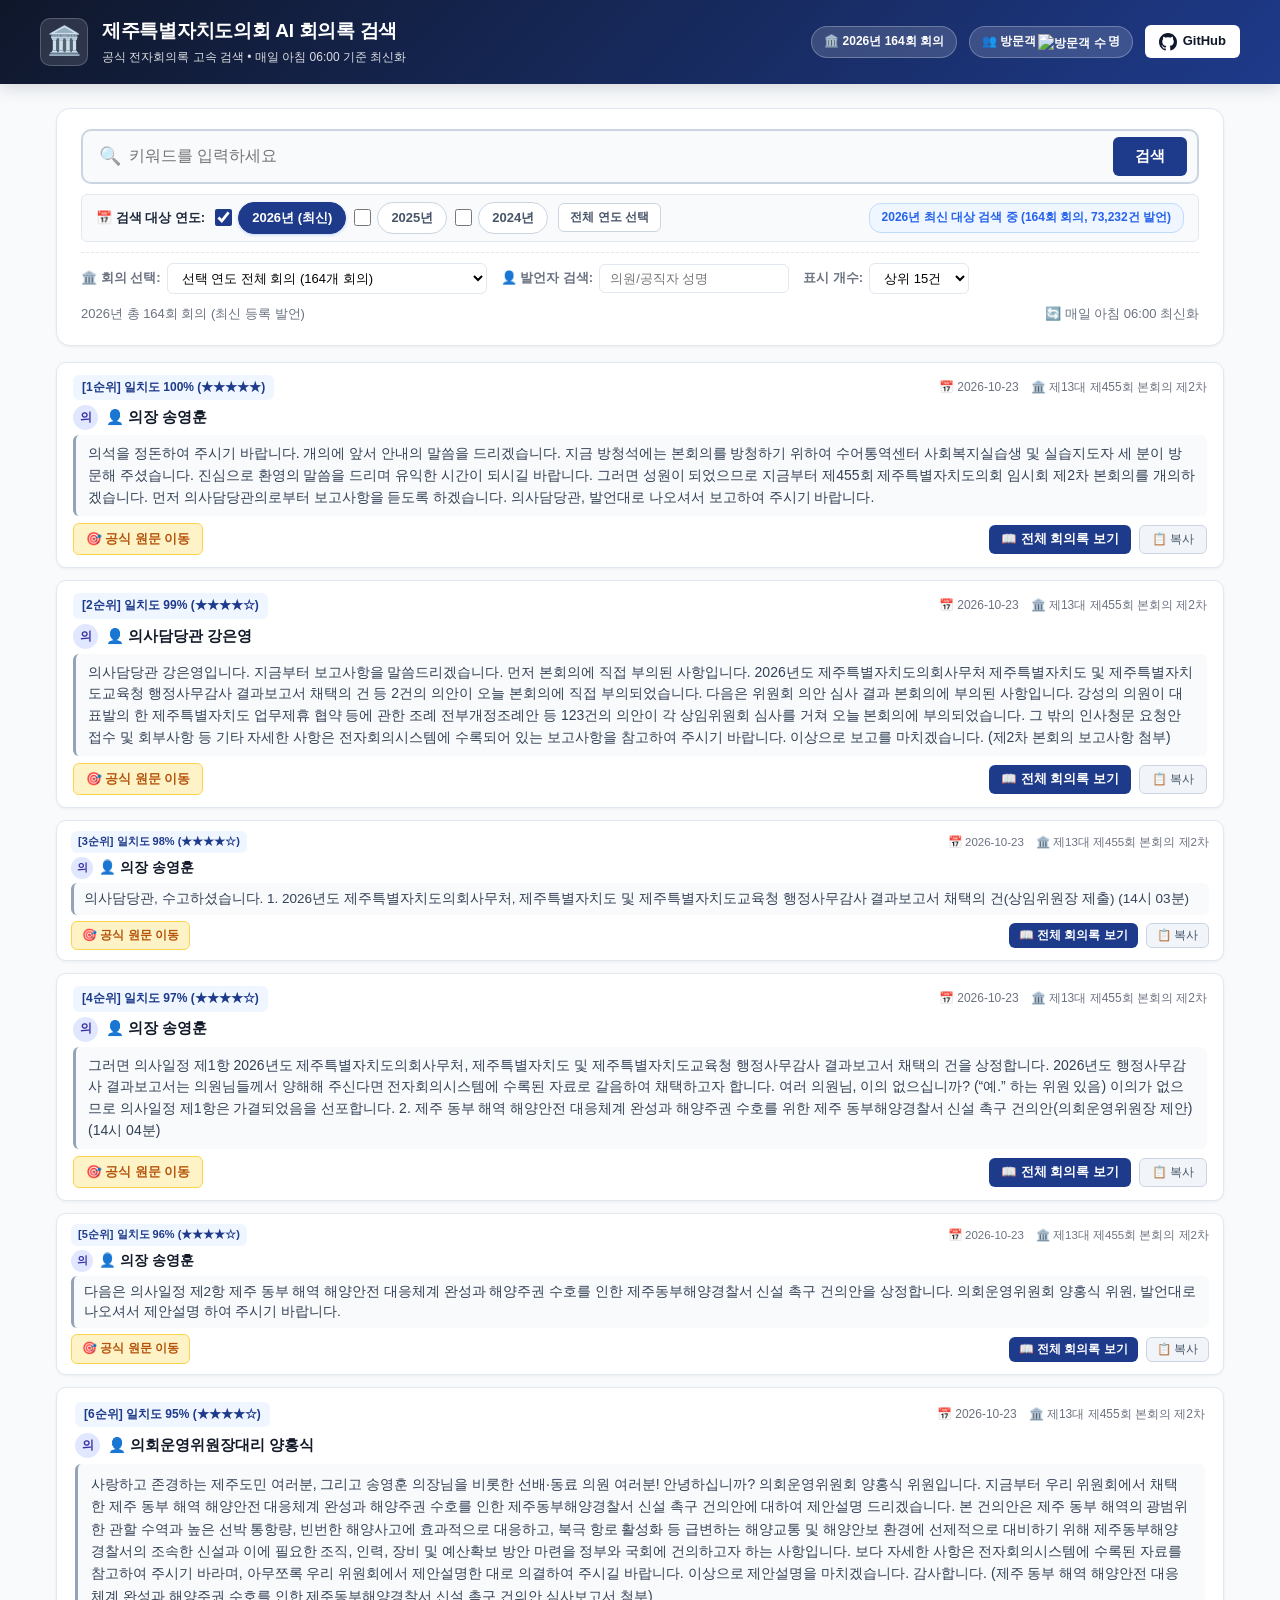
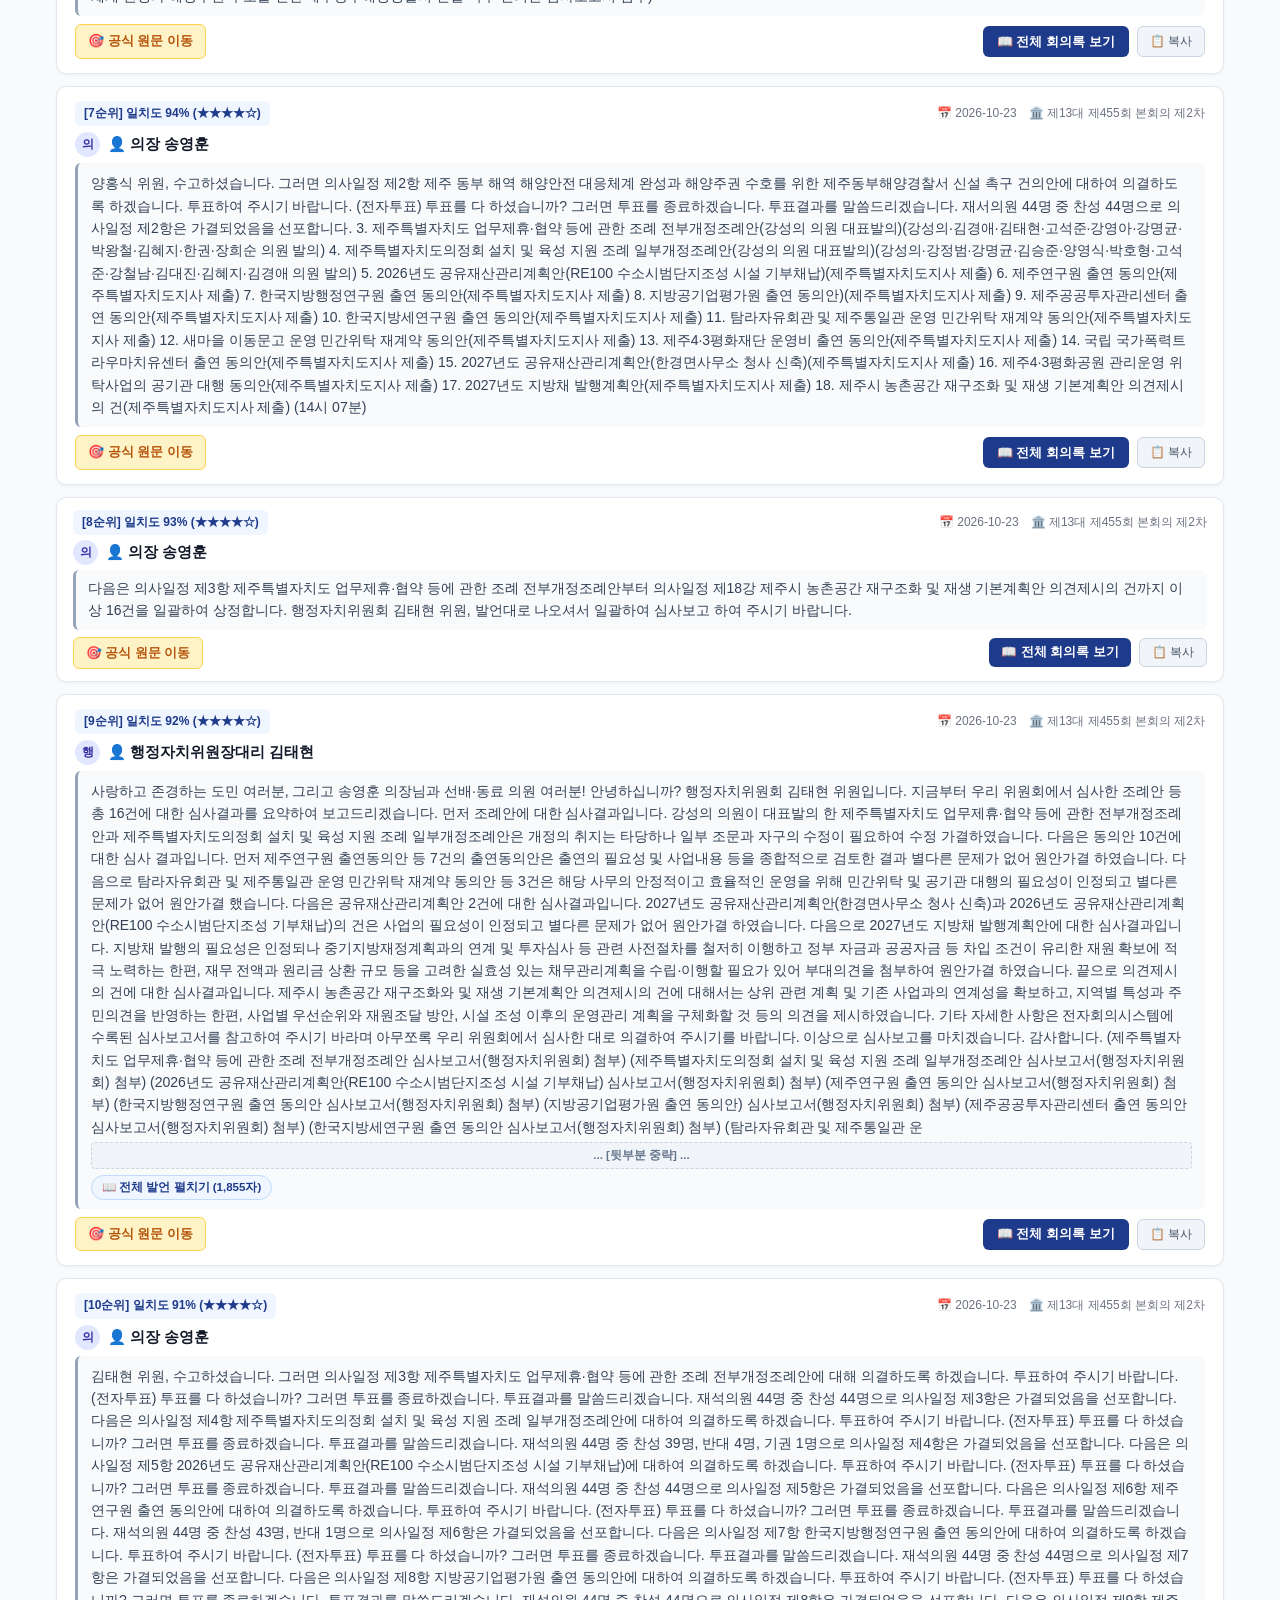
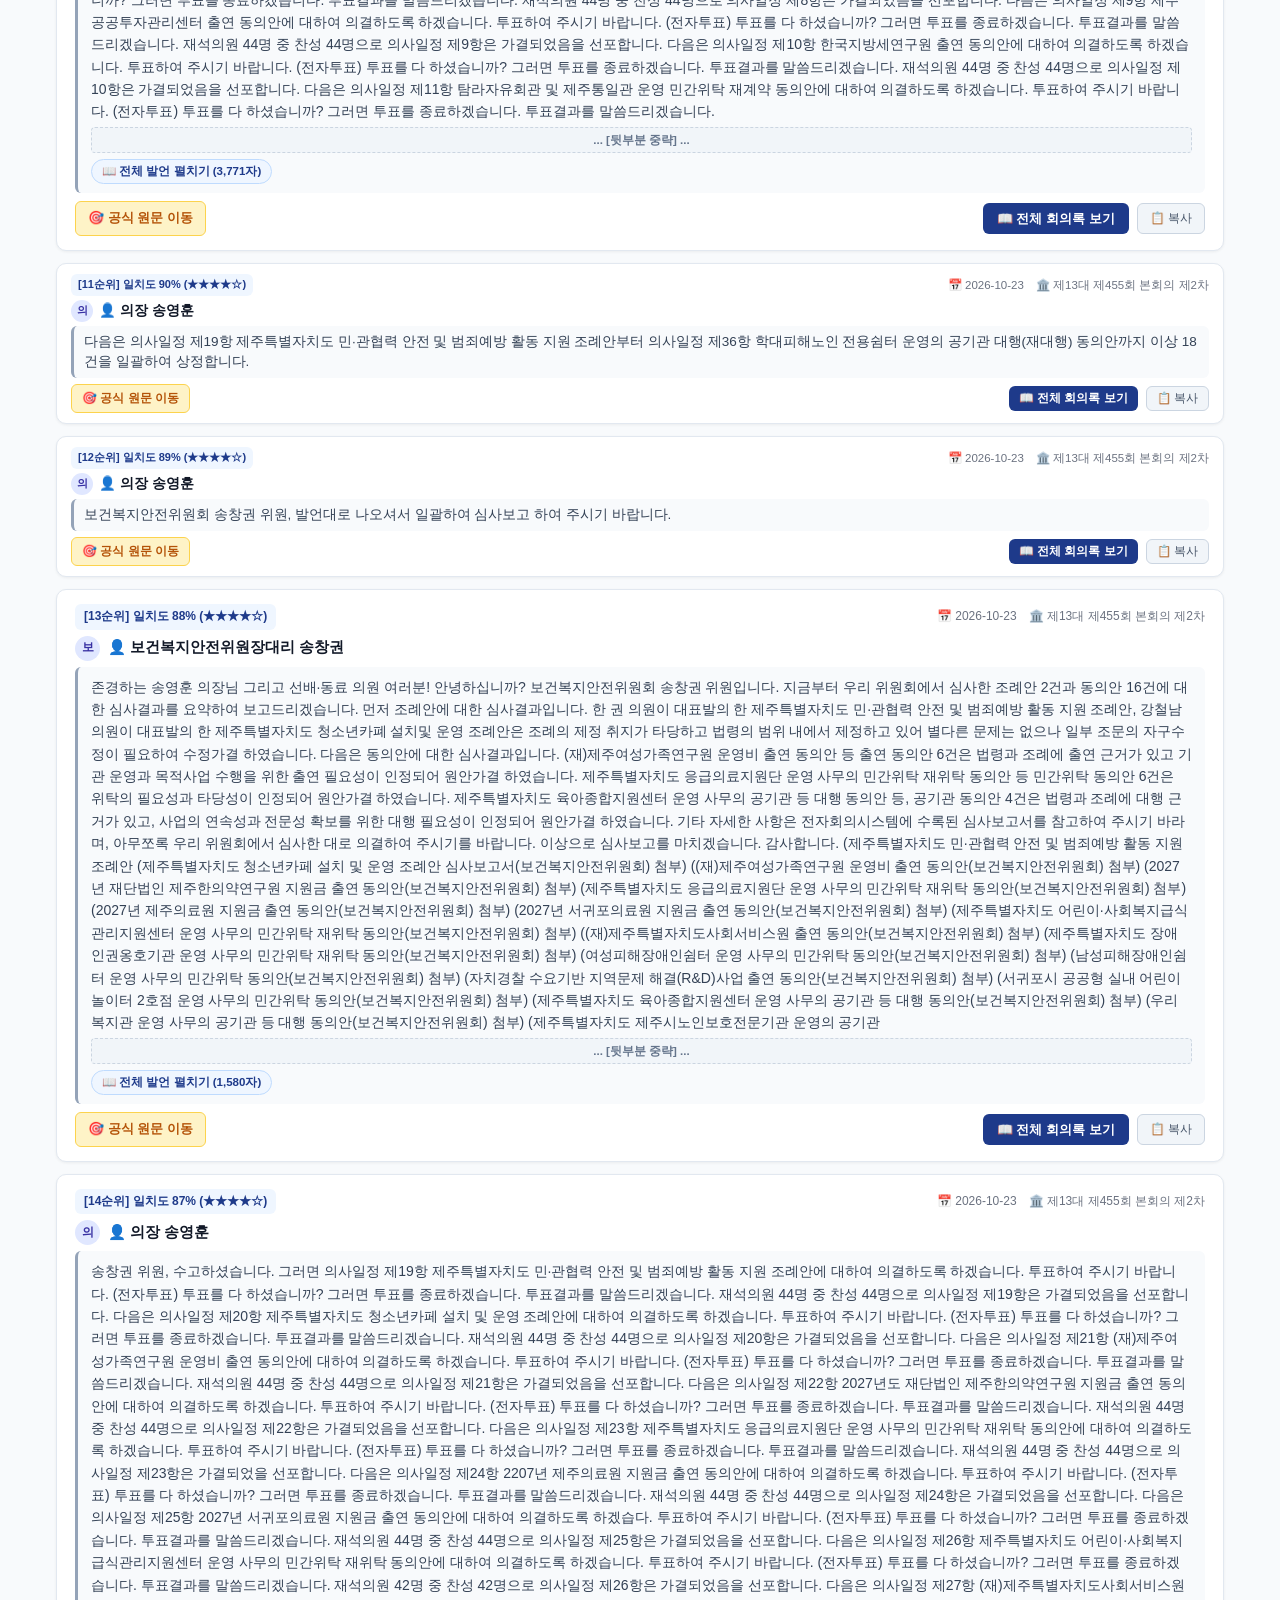
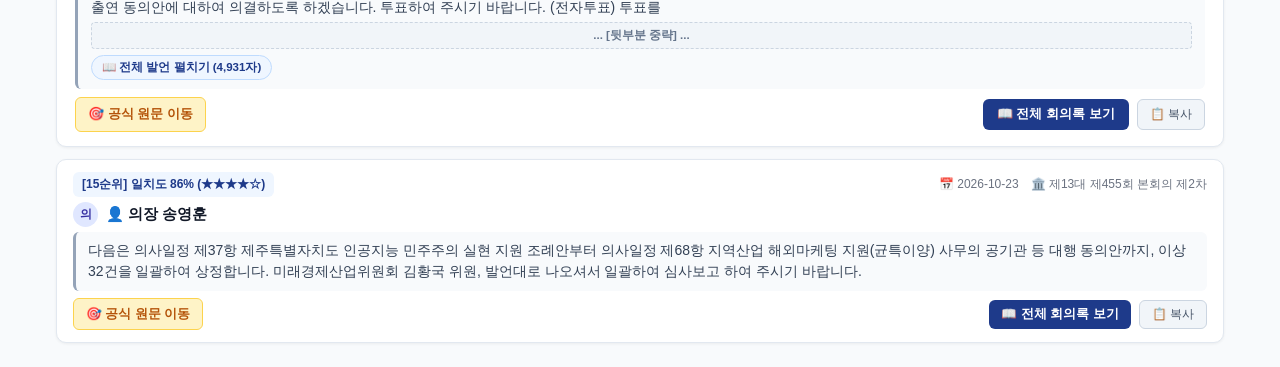
==== commit aa07509e: "UI: 아이폰 15 및 모바일 화면 가로 폭 100% 최적화, iOS 자동 줌 방지 및 반응형 그리드 정돈" ====
--- a/index.html
+++ b/index.html
@@ -2,7 +2,7 @@
 <html lang="ko">
 <head>
   <meta charset="UTF-8">
-  <meta name="viewport" content="width=device-width, initial-scale=1.0">
+  <meta name="viewport" content="width=device-width, initial-scale=1.0, maximum-scale=1.0, user-scalable=no, viewport-fit=cover">
   <meta http-equiv="Cache-Control" content="no-cache, no-store, must-revalidate">
   <meta http-equiv="Pragma" content="no-cache">
   <meta http-equiv="Expires" content="0">
@@ -10,7 +10,7 @@
   <meta name="description" content="제주특별자치도의회 2024~2026년 294,780건 실제 공식 회의록 고속 검색 및 발언 라인 자동 이동 시스템">
   <!-- Pretendard Web Font -->
   <link rel="stylesheet" as="style" crossorigin href="https://cdn.jsdelivr.net/gh/orioncactus/pretendard@v1.3.9/dist/web/static/pretendard.min.css" />
-  <link rel="stylesheet" href="style.css?v=4.9">
+  <link rel="stylesheet" href="style.css?v=5.1">
 </head>
 <body>
   <!-- Header -->
@@ -45,7 +45,7 @@
       <div class="search-box-wrap">
         <div class="search-input-box">
           <span class="search-icon">🔍</span>
-          <input type="text" id="searchInput" placeholder="키워드를 입력하세요" autofocus>
+          <input type="text" id="searchInput" placeholder="키워드를 입력하세요">
           <button id="clearBtn" class="clear-btn" title="검색어 지우기">✕</button>
           <button id="searchBtn" class="search-btn">검색</button>
         </div>
@@ -53,7 +53,10 @@
 
       <!-- Year Scope Filter -->
       <div class="year-filter-row">
-        <span class="year-filter-label">📅 검색 대상 연도:</span>
+        <div class="year-filter-top-bar">
+          <span class="year-filter-label">📅 검색 대상 연도:</span>
+          <button type="button" class="btn-all-years" id="btnToggleAllYears">전체 연도 선택</button>
+        </div>
         <div class="year-buttons-group">
           <label class="year-btn-label" title="2026년 회의록 검색 포함">
             <input type="checkbox" class="year-checkbox" value="2026" checked>
@@ -68,7 +71,6 @@
             <span class="year-btn-pill">2024년</span>
           </label>
         </div>
-        <button type="button" class="btn-all-years" id="btnToggleAllYears">전체 연도 선택</button>
         <span class="year-summary-badge" id="yearSummaryBadge">2026년 대상 검색 중</span>
       </div>
 
@@ -165,6 +167,6 @@
   <!-- Notification Toast -->
   <div class="toast" id="toast"></div>
 
-  <script src="app.js?v=4.9"></script>
+  <script src="app.js?v=5.1"></script>
 </body>
 </html>
--- a/style.css
+++ b/style.css
@@ -288,7 +288,12 @@
   border-radius: var(--radius-sm);
 }
 
+.year-filter-top-bar {
+  display: contents;
+}
+
 .year-filter-label {
+  order: 1;
   font-size: 13px;
   font-weight: 700;
   color: #1E293B;
@@ -298,6 +303,7 @@
 }
 
 .year-buttons-group {
+  order: 2;
   display: flex;
   align-items: center;
   gap: 8px;
@@ -347,6 +353,7 @@
 }
 
 .btn-all-years {
+  order: 3;
   font-size: 12px;
   font-weight: 600;
   background: white;
@@ -364,6 +371,7 @@
 }
 
 .year-summary-badge {
+  order: 4;
   margin-left: auto;
   font-size: 12px;
   font-weight: 600;
@@ -1226,22 +1234,63 @@
 /* Responsive */
 @media (max-width: 768px) {
   html, body {
+    width: 100%;
+    max-width: 100vw;
     overflow-x: hidden;
+    margin: 0;
+    padding: 0;
+    -webkit-text-size-adjust: 100%;
+    touch-action: manipulation;
+    box-sizing: border-box;
+  }
+
+  /* Universal prevention of iOS Safari automatic zoom on inputs */
+  input, select, textarea {
+    font-size: 16px !important;
+  }
+
+  /* Mobile App Header: eliminate double horizontal padding */
+  .app-header {
+    padding: 10px 12px !important;
+    width: 100% !important;
+    max-width: 100vw !important;
+    box-sizing: border-box !important;
   }
 
   .header-inner {
     flex-direction: column;
     align-items: flex-start;
-    padding: 12px 16px;
+    padding: 0 !important;
+    gap: 8px;
+    width: 100% !important;
+    max-width: 100% !important;
+    box-sizing: border-box !important;
+  }
+
+  .logo-area {
     gap: 10px;
+    width: 100%;
+  }
+
+  .logo-badge {
+    font-size: 22px;
+    width: 38px;
+    height: 38px;
+    border-radius: var(--radius-sm);
+    flex-shrink: 0;
   }
 
   .logo-title {
-    font-size: 17px;
+    font-size: 16px;
+    letter-spacing: -0.3px;
+    word-break: keep-all;
+    line-height: 1.25;
   }
 
   .logo-subtitle {
-    font-size: 11.5px;
+    font-size: 11px;
+    opacity: 0.85;
+    margin-top: 1px;
   }
 
   .header-actions {
@@ -1253,90 +1302,182 @@
   }
 
   .stat-pill {
-    font-size: 11.5px;
+    font-size: 11px;
     padding: 3px 8px;
     height: 26px;
     gap: 4px;
+    white-space: nowrap;
   }
 
   .visitor-pill {
-    font-size: 11.5px;
+    font-size: 11px;
     padding: 3px 8px;
     height: 26px;
     gap: 2px;
+    white-space: nowrap;
   }
 
   .visitor-badge-img {
     height: 14px;
   }
 
+  .btn-github {
+    font-size: 11px;
+    padding: 3px 8px;
+    height: 26px;
+    white-space: nowrap;
+  }
+
+  /* Main Container & Search Section */
   .main-container {
-    padding: 12px 8px;
+    padding: 10px 10px;
+    width: 100%;
+    max-width: 100vw;
+    box-sizing: border-box;
   }
 
   .search-section {
-    padding: 12px 10px;
+    padding: 10px 10px;
     margin-bottom: 10px;
     border-radius: var(--radius-md);
+    width: 100%;
+    max-width: 100%;
+    box-sizing: border-box;
+  }
+
+  .search-box-wrap {
+    width: 100%;
+    max-width: 100%;
+    box-sizing: border-box;
   }
 
   .search-input-box {
     padding: 4px 6px;
+    width: 100%;
+    max-width: 100%;
+    box-sizing: border-box;
   }
 
   .search-icon {
     font-size: 15px;
-    margin-left: 4px;
-    margin-right: 6px;
+    margin-left: 2px;
+    margin-right: 4px;
+    flex-shrink: 0;
   }
 
   .search-input-box input {
-    font-size: 15px;
+    font-size: 16px !important;
     padding: 6px 0;
     min-width: 0;
+    flex: 1 1 0%;
+  }
+
+  .clear-btn {
+    width: 24px;
+    height: 24px;
+    font-size: 13px;
+    flex-shrink: 0;
   }
 
   .search-btn {
     padding: 8px 14px;
     font-size: 14px;
     margin-left: 4px;
-  }
-
-  /* Year Filter Row on mobile */
+    flex-shrink: 0;
+    white-space: nowrap;
+  }
+
+  /* Year Filter Row on mobile - 3-tier balanced grid */
   .year-filter-row {
-    padding: 6px 8px;
+    display: flex;
+    flex-direction: column;
+    gap: 8px;
+    padding: 8px 10px;
+    margin-top: 8px;
+    width: 100%;
+    box-sizing: border-box;
+    background: #F8FAFC;
+    border: 1px solid var(--border);
+    border-radius: var(--radius-sm);
+  }
+
+  .year-filter-top-bar {
+    display: flex;
+    justify-content: space-between;
+    align-items: center;
+    width: 100%;
+    order: 1;
+  }
+
+  .year-filter-label {
+    font-size: 12px;
+    font-weight: 700;
+    color: #1E293B;
+  }
+
+  .btn-all-years {
+    padding: 4px 8px;
+    font-size: 11px;
+    white-space: nowrap;
+    border-radius: var(--radius-sm);
+    order: 2;
+  }
+
+  .year-buttons-group {
+    display: grid;
+    grid-template-columns: repeat(3, 1fr);
     gap: 6px;
-    margin-top: 8px;
-  }
-
-  .year-buttons-group {
-    gap: 5px;
+    width: 100%;
+    box-sizing: border-box;
+    order: 2;
+  }
+
+  .year-btn-label {
+    width: 100%;
+    display: flex;
+    justify-content: center;
+    margin: 0;
   }
 
   .year-btn-pill {
-    padding: 3px 8px;
+    width: 100%;
+    box-sizing: border-box;
+    justify-content: center;
+    text-align: center;
+    padding: 6px 2px;
     font-size: 11.5px;
-  }
-
-  .btn-all-years {
-    padding: 3px 7px;
-    font-size: 11px;
+    gap: 2px;
+    border-radius: 20px;
+    white-space: nowrap;
+  }
+
+  .year-checkbox {
+    width: 15px;
+    height: 15px;
+    margin-right: 4px;
+    flex-shrink: 0;
   }
 
   .year-summary-badge {
     width: 100%;
     margin-left: 0;
     text-align: center;
+    box-sizing: border-box;
     font-size: 11px;
-    padding: 2px 6px;
-  }
-
+    padding: 4px 8px;
+    border-radius: 6px;
+    order: 3;
+  }
+
+  /* Filter items stacked on mobile */
   .filter-row {
     flex-direction: column;
     align-items: stretch;
     gap: 6px;
     padding-top: 8px;
     margin-top: 8px;
+    width: 100%;
+    box-sizing: border-box;
   }
 
   .filter-item {
@@ -1344,6 +1485,11 @@
     align-items: stretch;
     gap: 3px;
     width: 100%;
+    box-sizing: border-box;
+  }
+
+  .filter-item label {
+    font-size: 12px;
   }
 
   .filter-item select,
@@ -1351,7 +1497,8 @@
     max-width: 100%;
     width: 100%;
     box-sizing: border-box;
-    font-size: 13px;
+    font-size: 16px !important;
+    height: 38px;
     padding: 6px 9px;
   }
 
@@ -1361,15 +1508,23 @@
     align-items: flex-start;
     gap: 3px;
     margin-top: 8px;
+    width: 100%;
+    box-sizing: border-box;
   }
 
   .results-section {
     gap: 10px;
+    width: 100%;
+    max-width: 100%;
+    box-sizing: border-box;
   }
 
   /* Speech Cards on mobile */
   .speech-card {
     padding: 10px 10px;
+    width: 100%;
+    max-width: 100%;
+    box-sizing: border-box;
   }
 
   .card-top {
@@ -1377,17 +1532,22 @@
     align-items: flex-start;
     gap: 3px;
     margin-bottom: 4px;
+    width: 100%;
   }
 
   .card-meta {
     flex-wrap: wrap;
-    gap: 6px;
+    gap: 4px;
     font-size: 11px;
+    width: 100%;
+    word-break: break-all;
   }
 
   .card-speaker-row {
     margin-bottom: 4px;
     gap: 6px;
+    width: 100%;
+    word-break: break-all;
   }
 
   .card-content-box {
@@ -1396,21 +1556,30 @@
     font-size: 13.5px;
     line-height: 1.5;
     white-space: normal;
+    width: 100%;
+    max-width: 100%;
+    box-sizing: border-box;
+    word-break: break-all;
+    overflow-wrap: anywhere;
   }
 
   .speech-text-view {
     white-space: pre-wrap;
-    word-break: break-word;
+    word-break: break-all;
+    overflow-wrap: anywhere;
+    font-size: 13.5px;
   }
 
   .expand-btn-wrapper {
     margin-top: 4px;
+    width: 100%;
   }
 
   .card-actions {
     flex-direction: column;
     align-items: stretch;
     gap: 5px;
+    width: 100%;
   }
 
   .card-actions-left,
@@ -1427,7 +1596,7 @@
     justify-content: center;
     text-align: center;
     box-sizing: border-box;
-    padding: 6px 10px;
+    padding: 7px 10px;
     font-size: 12px;
   }
 
@@ -1441,14 +1610,17 @@
     width: 100%;
     height: 100%;
     padding: 0;
+    margin: 0;
     background: #FFFFFF;
     z-index: 10000;
+    box-sizing: border-box;
   }
 
   .modal-content {
-    width: 100vw;
-    height: 100dvh;
-    max-height: 100dvh;
+    width: 100% !important;
+    max-width: 100% !important;
+    height: 100dvh !important;
+    max-height: 100dvh !important;
     border-radius: 0;
     border: none;
     box-shadow: none;
@@ -1457,6 +1629,9 @@
     overflow: hidden;
     background: #FFFFFF;
     position: relative;
+    margin: 0 !important;
+    padding: 0 !important;
+    box-sizing: border-box !important;
   }
 
   /* Compact Sleek Mobile Modal Header */
@@ -1469,6 +1644,8 @@
     flex-direction: column;
     gap: 8px;
     flex-shrink: 0;
+    width: 100%;
+    box-sizing: border-box;
   }
 
   .modal-title-box {
@@ -1553,6 +1730,8 @@
     align-items: center;
     gap: 6px;
     flex-shrink: 0;
+    width: 100%;
+    box-sizing: border-box;
   }
 
   .modal-search-bar span:first-child {
@@ -1565,7 +1744,7 @@
     min-width: 0;
     width: auto;
     padding: 5px 8px;
-    font-size: 12.5px;
+    font-size: 16px !important;
     border: 1px solid #CBD5E1;
     border-radius: var(--radius-sm);
   }
@@ -1586,6 +1765,8 @@
     justify-content: space-between;
     gap: 6px;
     flex-shrink: 0;
+    width: 100%;
+    box-sizing: border-box;
   }
 
   .view-mode-tabs {
@@ -1626,12 +1807,15 @@
     flex: 1;
     min-height: 0;
     overflow-y: auto;
+    overflow-x: hidden;
     -webkit-overflow-scrolling: touch;
     touch-action: pan-y;
     overscroll-behavior-y: contain;
     padding: 12px 10px 48px 10px;
     gap: 10px;
     background: #FFFFFF;
+    width: 100%;
+    box-sizing: border-box;
   }
 
   .modal-context-banner {
@@ -1647,14 +1831,21 @@
 
   .modal-speech-item {
     padding-bottom: 10px;
+    width: 100%;
+    max-width: 100%;
+    box-sizing: border-box;
+    word-break: break-all;
   }
 
   .modal-speech-header {
     font-size: 12.5px;
+    word-break: break-all;
   }
 
   .modal-speech-body {
     font-size: 13.5px;
     line-height: 1.6;
-  }
-}
+    word-break: break-all;
+    overflow-wrap: anywhere;
+  }
+}
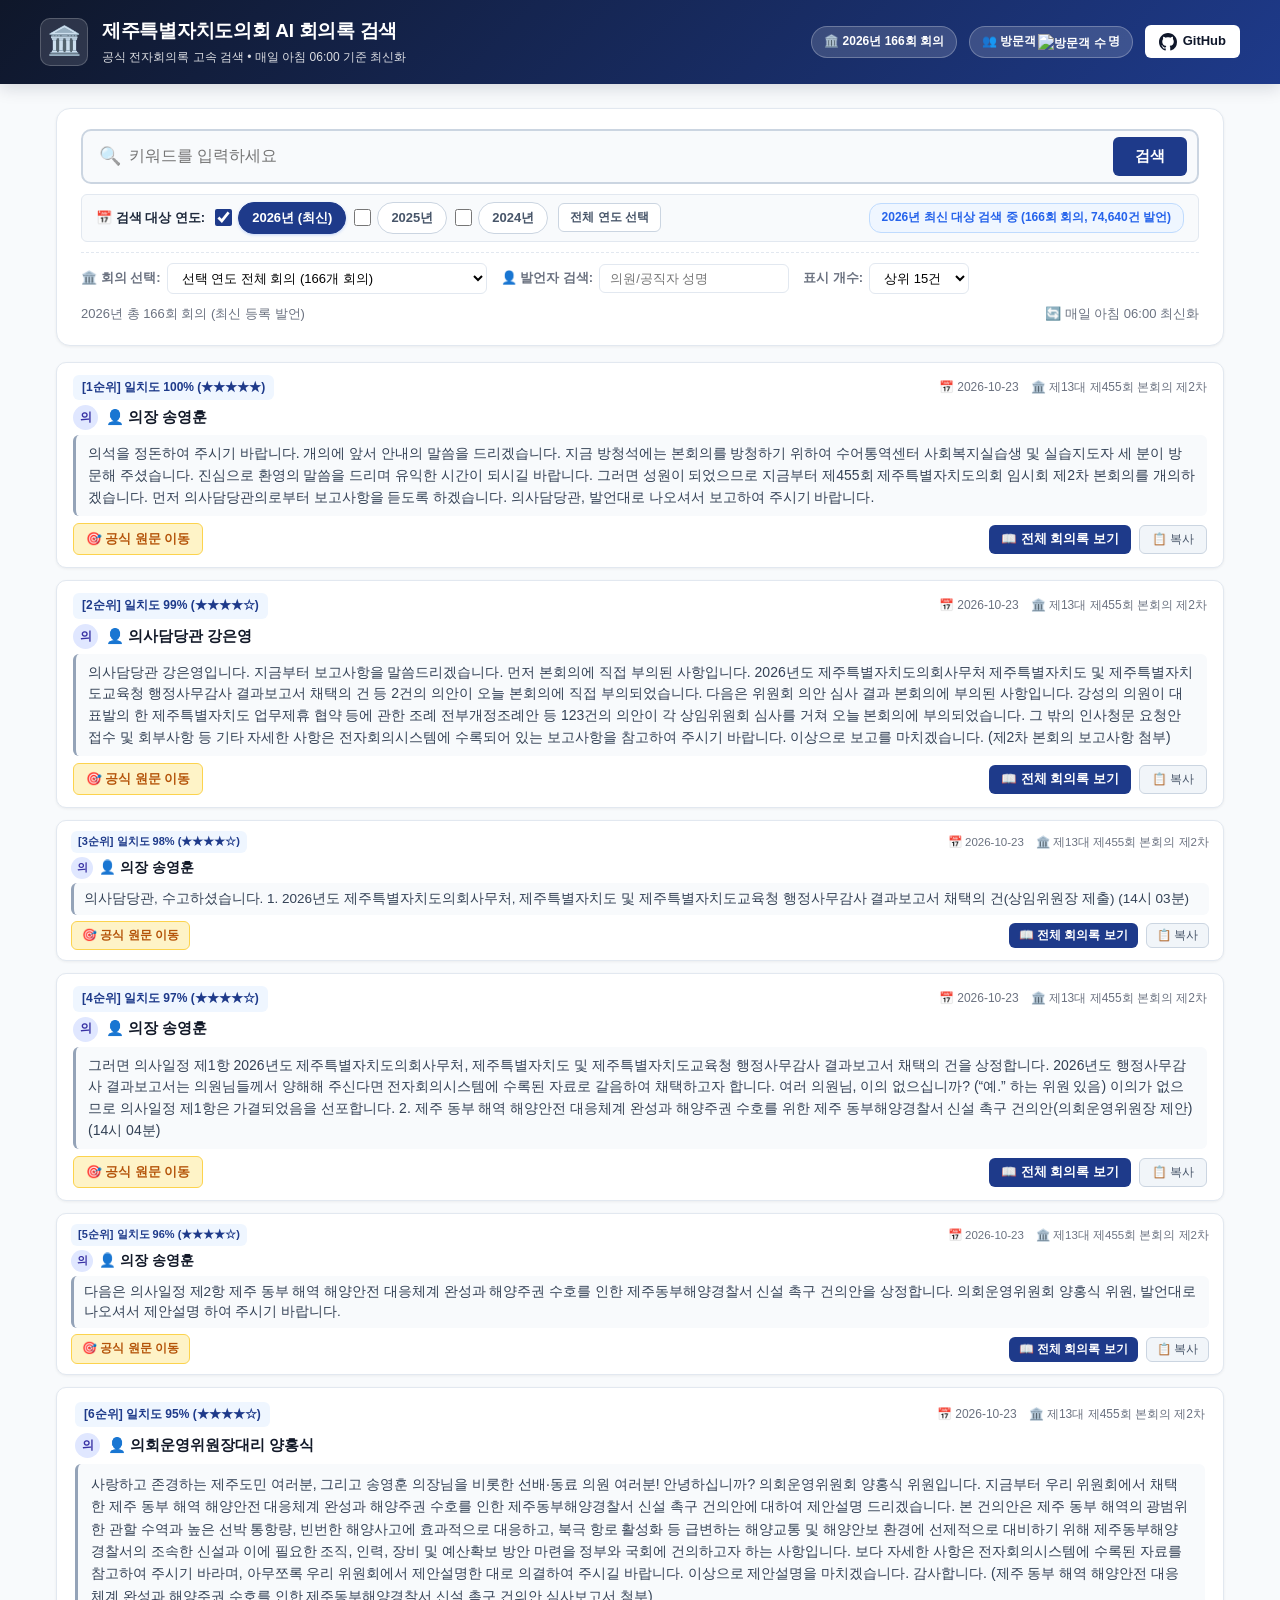
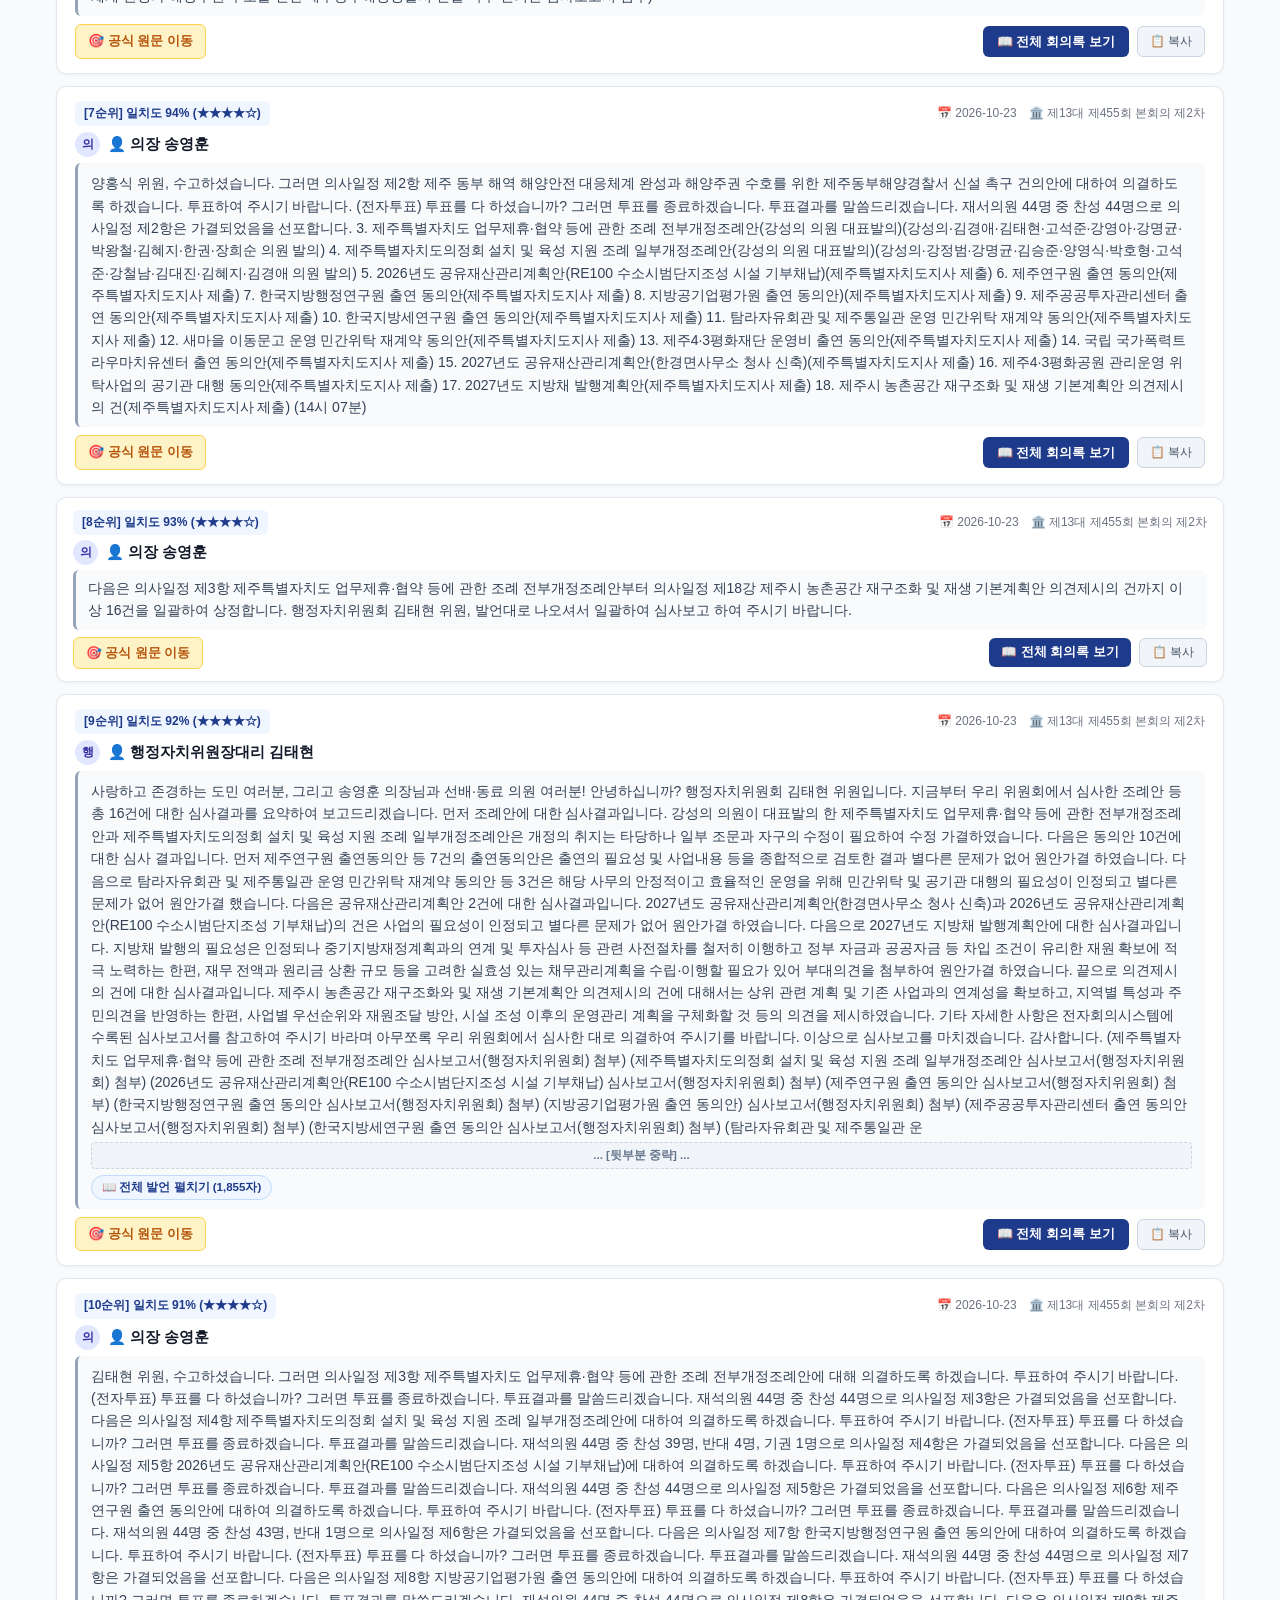
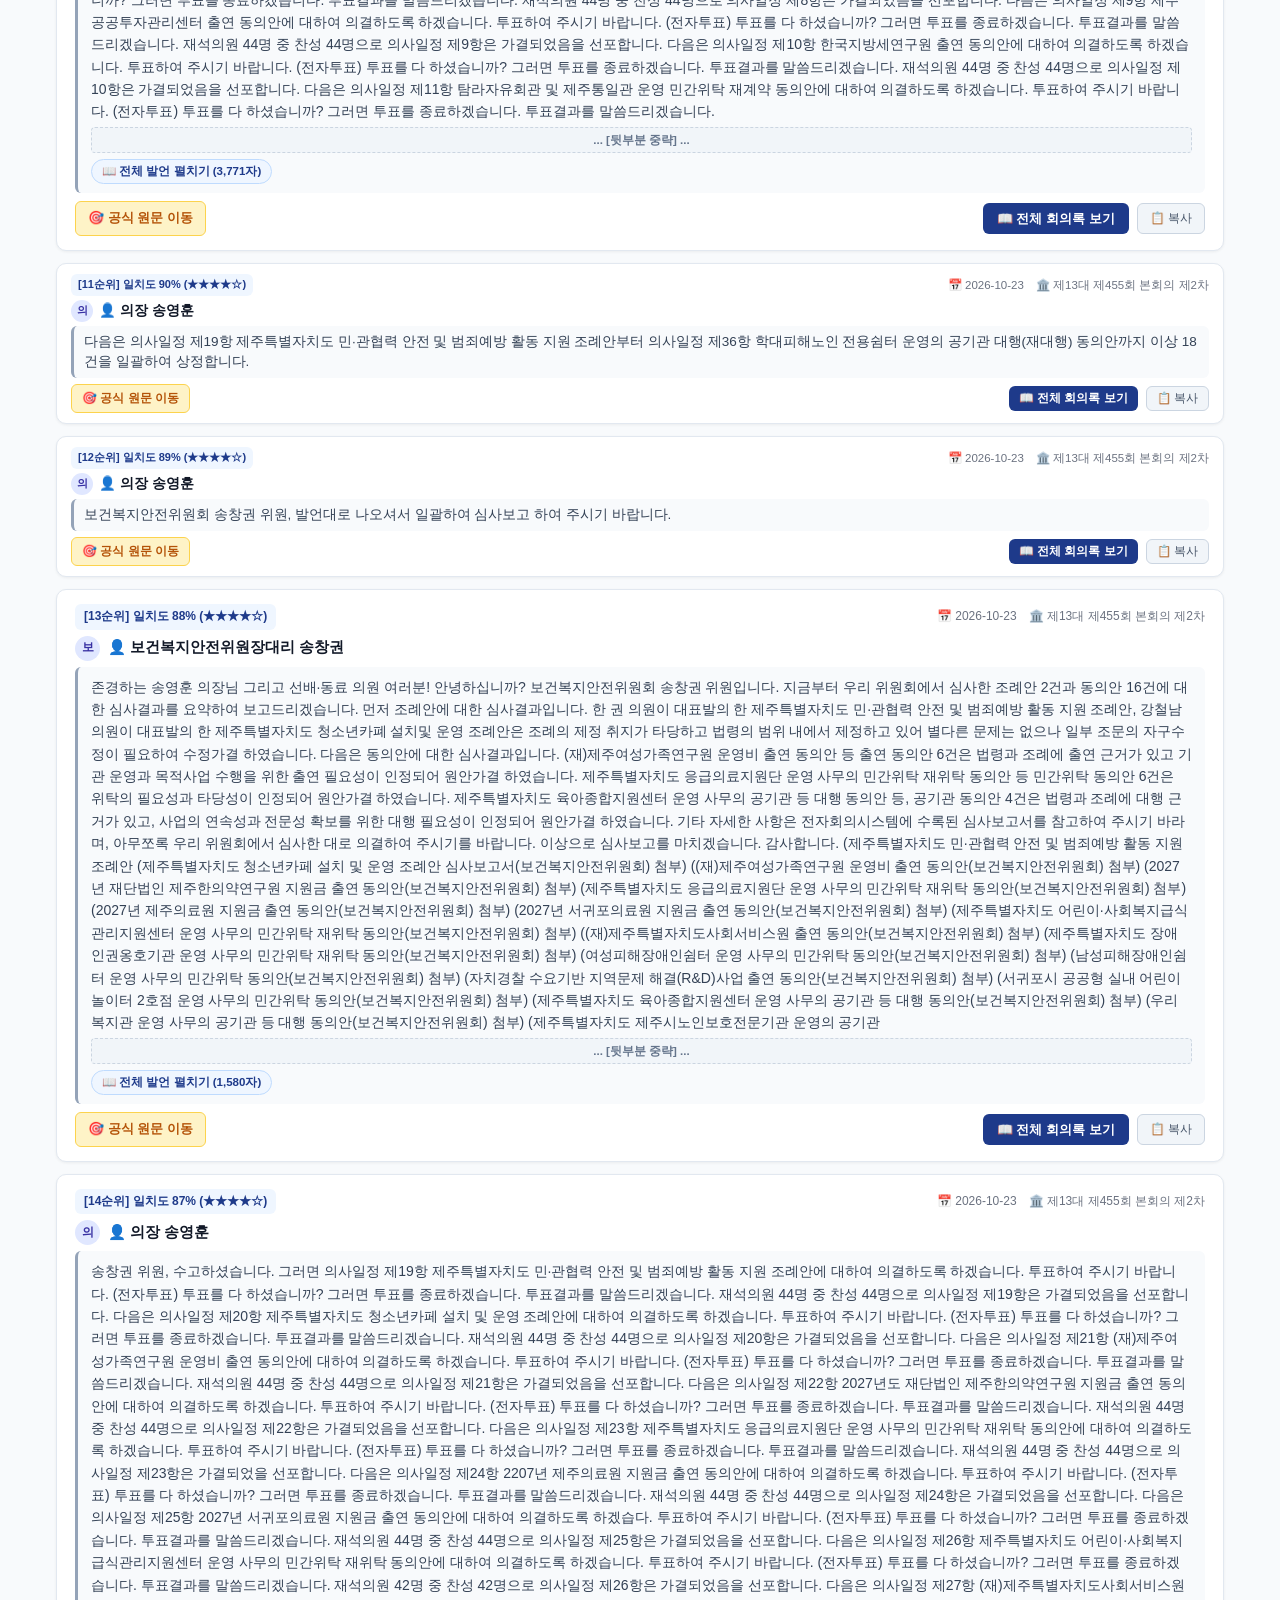
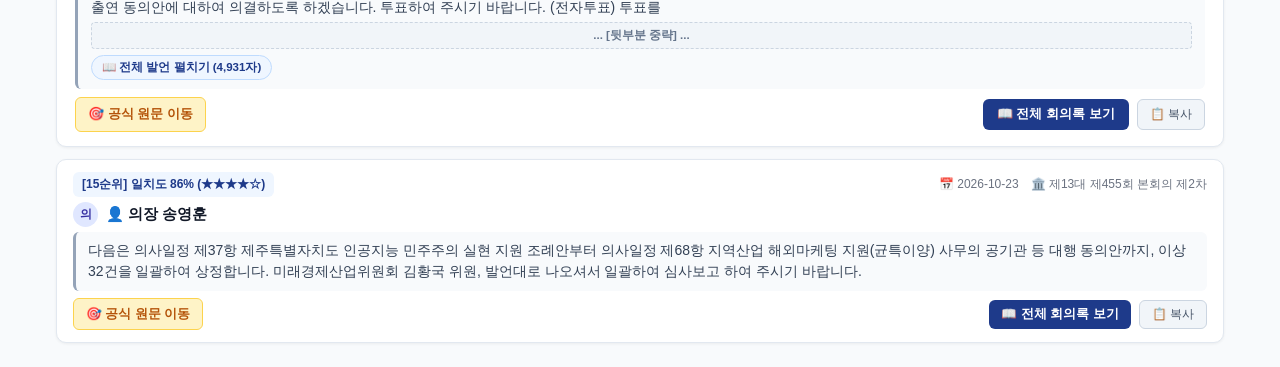
==== commit 2560c62c: "Fix(auto-crawl): GitHub Actions 자동 수집 파이프라인 무결점 경량화 및 신규 회의 2건 갱신" ====
--- a/index.html
+++ b/index.html
@@ -24,7 +24,7 @@
         </div>
       </div>
       <div class="header-actions">
-        <span class="stat-pill" id="statBadge">🏛️ 2024년~현재 525회 회의</span>
+        <span class="stat-pill" id="statBadge">🏛️ 2024년~현재 527회 회의</span>
         <span class="stat-pill visitor-pill" title="실시간 웹사이트 방문객 수">
           <span>👥 방문객</span>
           <img src="https://hits.sh/bokseop.github.io/jeju-council-ai.svg?style=flat-square&label=%20&labelColor=transparent&color=transparent" alt="방문객 수" class="visitor-badge-img">
@@ -167,6 +167,6 @@
   <!-- Notification Toast -->
   <div class="toast" id="toast"></div>
 
-  <script src="app.js?v=5.1"></script>
+  <script src="app.js?v=5.2"></script>
 </body>
 </html>
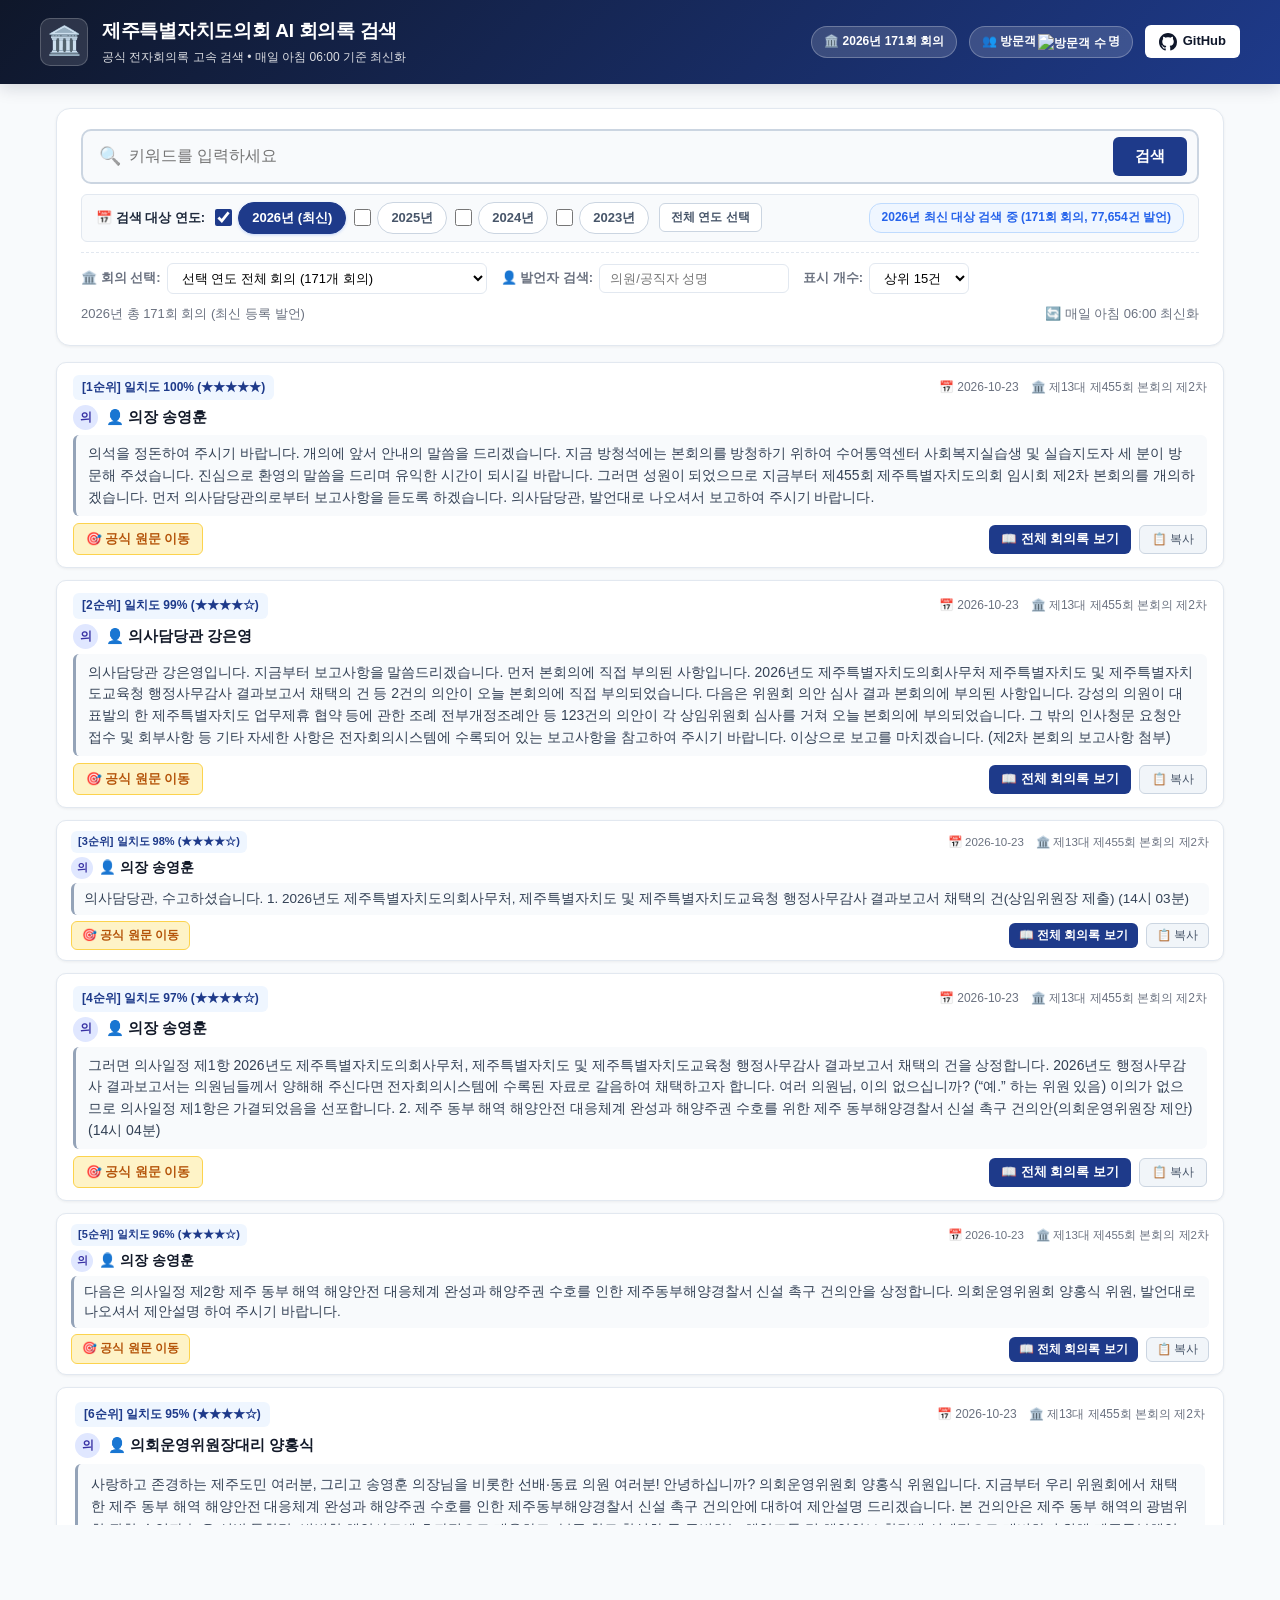
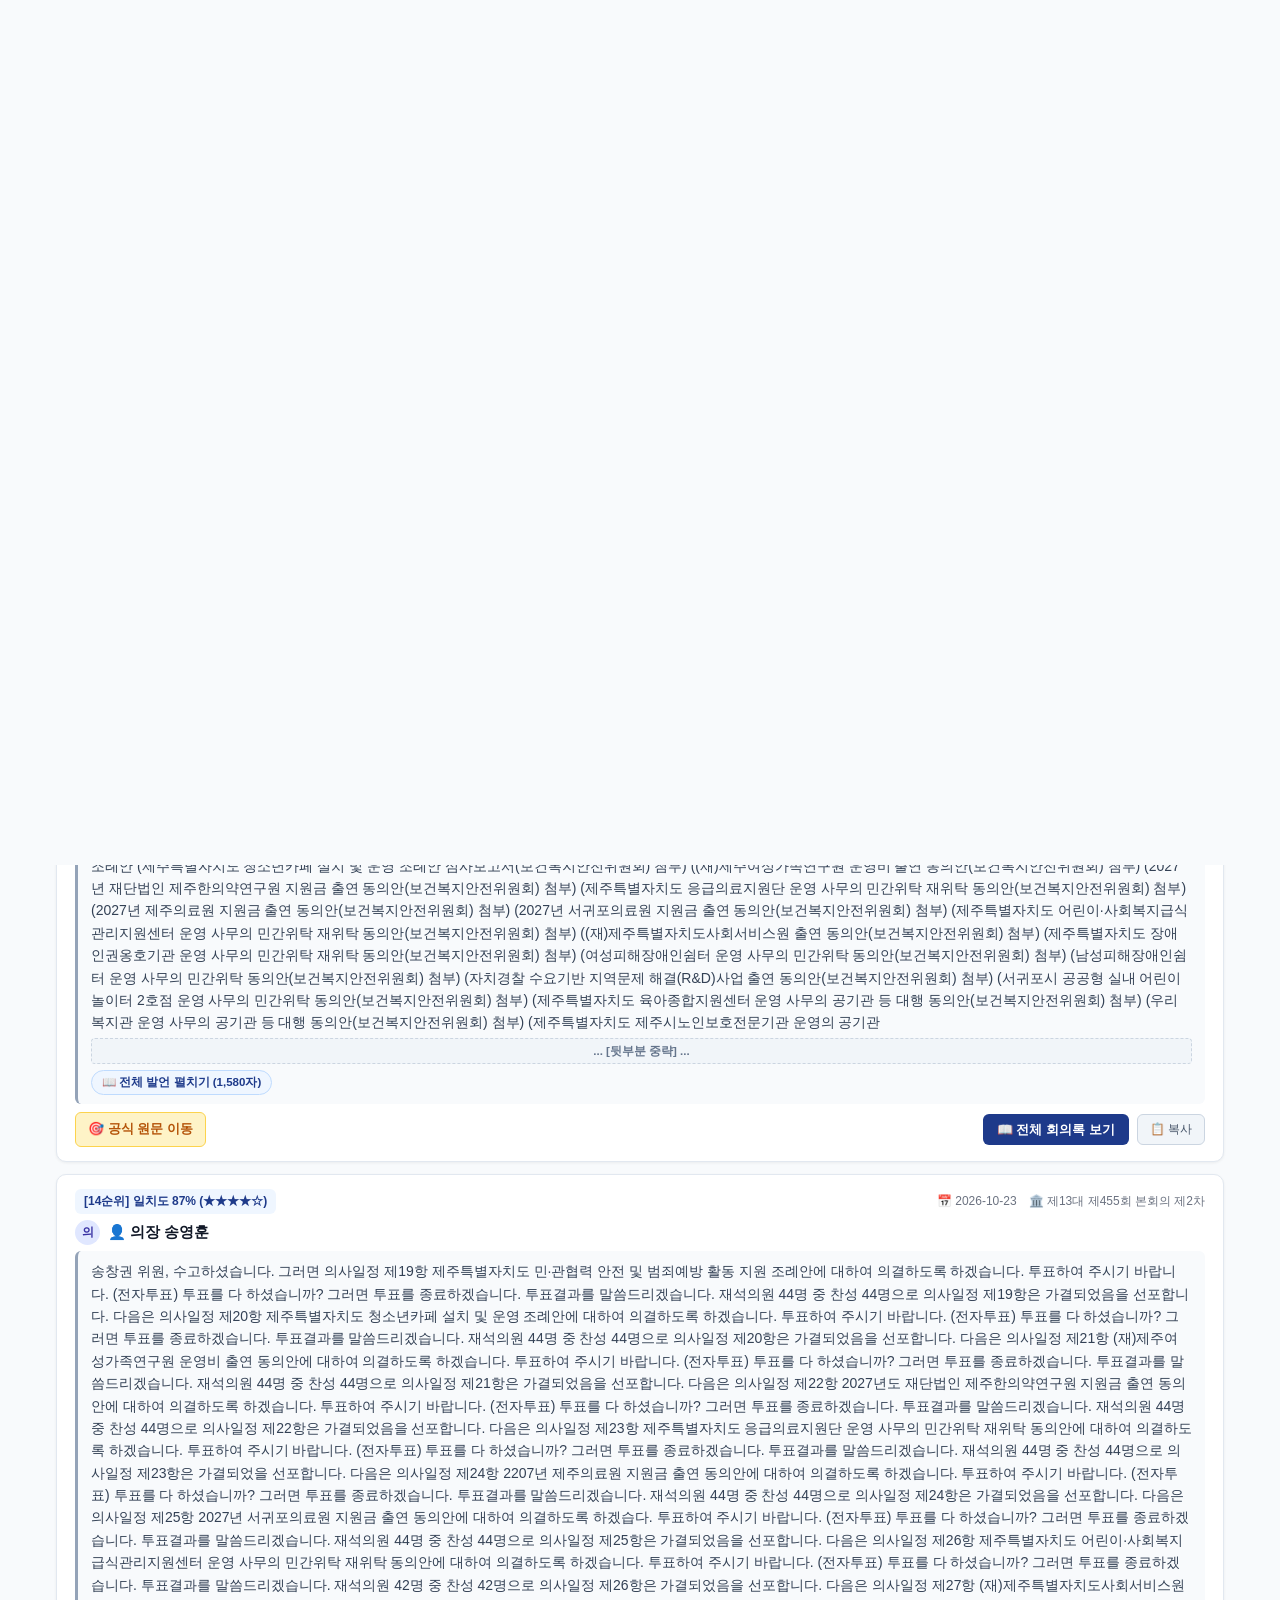
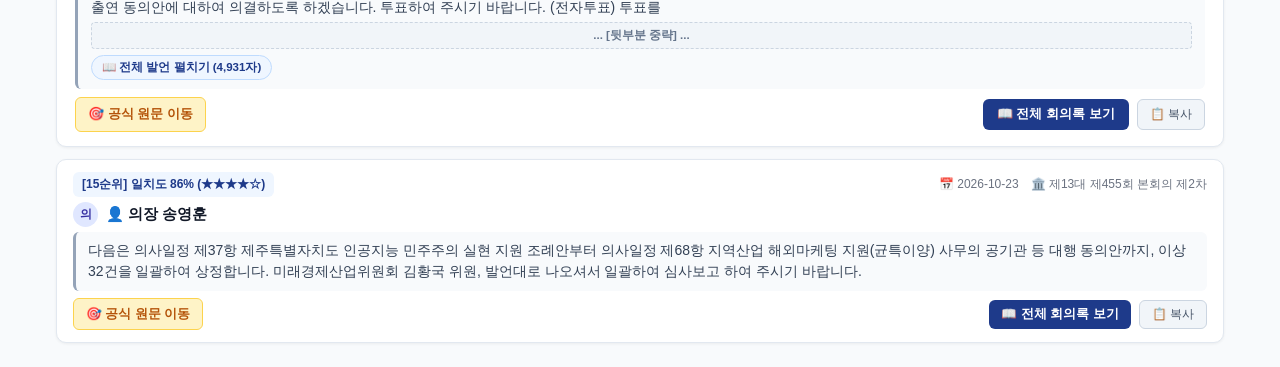
==== commit 71749469: "Feat: 2023년 제주도의회 회의록 전수 수집 및 웹 검색 지원 (총 42.1만 건, 720개 회의)" ====
--- a/index.html
+++ b/index.html
@@ -7,7 +7,7 @@
   <meta http-equiv="Pragma" content="no-cache">
   <meta http-equiv="Expires" content="0">
   <title>제주특별자치도의회 AI 전자회의록 검색 시스템</title>
-  <meta name="description" content="제주특별자치도의회 2024~2026년 294,780건 실제 공식 회의록 고속 검색 및 발언 라인 자동 이동 시스템">
+  <meta name="description" content="제주특별자치도의회 2023~2026년 420,960건 실제 공식 회의록 고속 검색 및 발언 라인 자동 이동 시스템">
   <!-- Pretendard Web Font -->
   <link rel="stylesheet" as="style" crossorigin href="https://cdn.jsdelivr.net/gh/orioncactus/pretendard@v1.3.9/dist/web/static/pretendard.min.css" />
   <link rel="stylesheet" href="style.css?v=5.1">
@@ -24,7 +24,7 @@
         </div>
       </div>
       <div class="header-actions">
-        <span class="stat-pill" id="statBadge">🏛️ 2024년~현재 527회 회의</span>
+        <span class="stat-pill" id="statBadge">🏛️ 2023년~현재 720회 회의</span>
         <span class="stat-pill visitor-pill" title="실시간 웹사이트 방문객 수">
           <span>👥 방문객</span>
           <img src="https://hits.sh/bokseop.github.io/jeju-council-ai.svg?style=flat-square&label=%20&labelColor=transparent&color=transparent" alt="방문객 수" class="visitor-badge-img">
@@ -70,6 +70,10 @@
             <input type="checkbox" class="year-checkbox" value="2024">
             <span class="year-btn-pill">2024년</span>
           </label>
+          <label class="year-btn-label" title="2023년 회의록 검색 포함">
+            <input type="checkbox" class="year-checkbox" value="2023">
+            <span class="year-btn-pill">2023년</span>
+          </label>
         </div>
         <span class="year-summary-badge" id="yearSummaryBadge">2026년 대상 검색 중</span>
       </div>
@@ -79,7 +83,7 @@
         <div class="filter-item">
           <label for="meetingFilter">🏛️ 회의 선택:</label>
           <select id="meetingFilter">
-            <option value="">전체 회의 (525개 회의)</option>
+            <option value="">전체 회의 (720개 회의)</option>
           </select>
         </div>
         <div class="filter-item">
@@ -167,6 +171,6 @@
   <!-- Notification Toast -->
   <div class="toast" id="toast"></div>
 
-  <script src="app.js?v=5.2"></script>
+  <script src="app.js?v=5.4"></script>
 </body>
 </html>
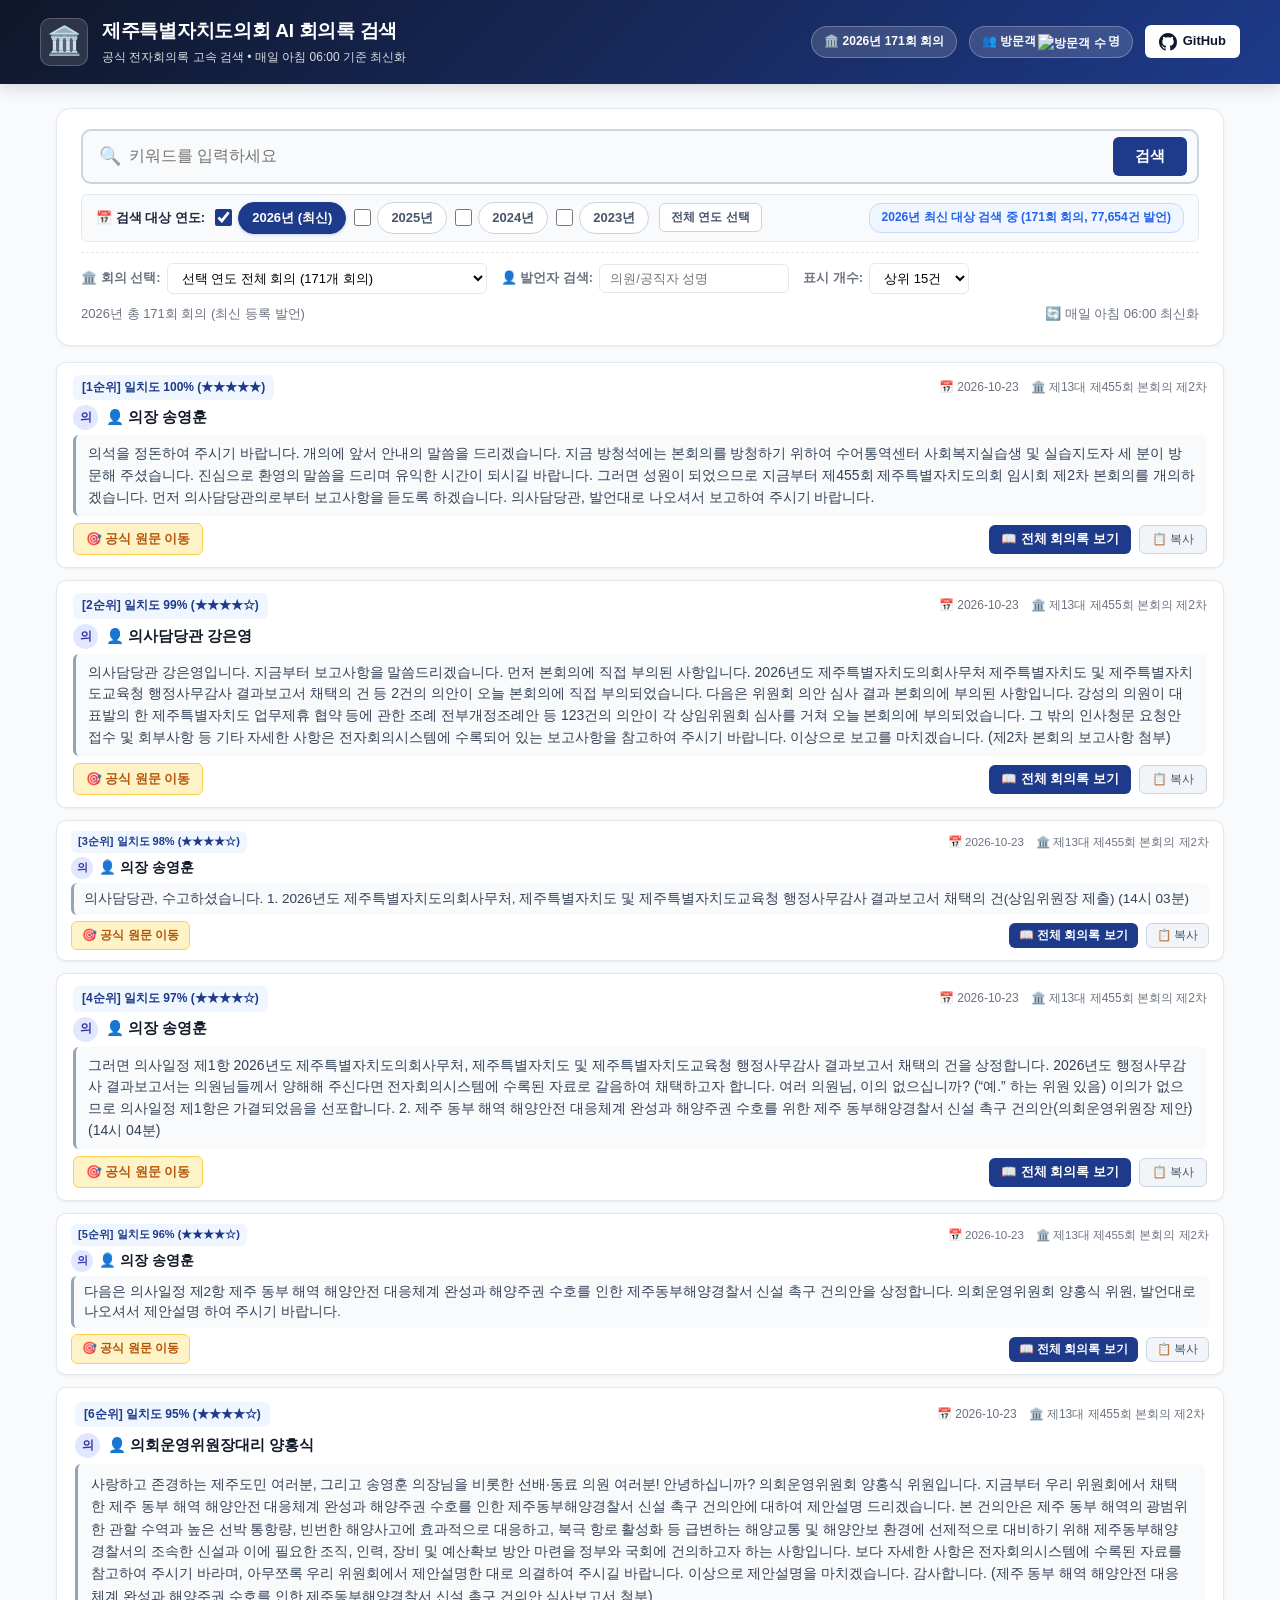
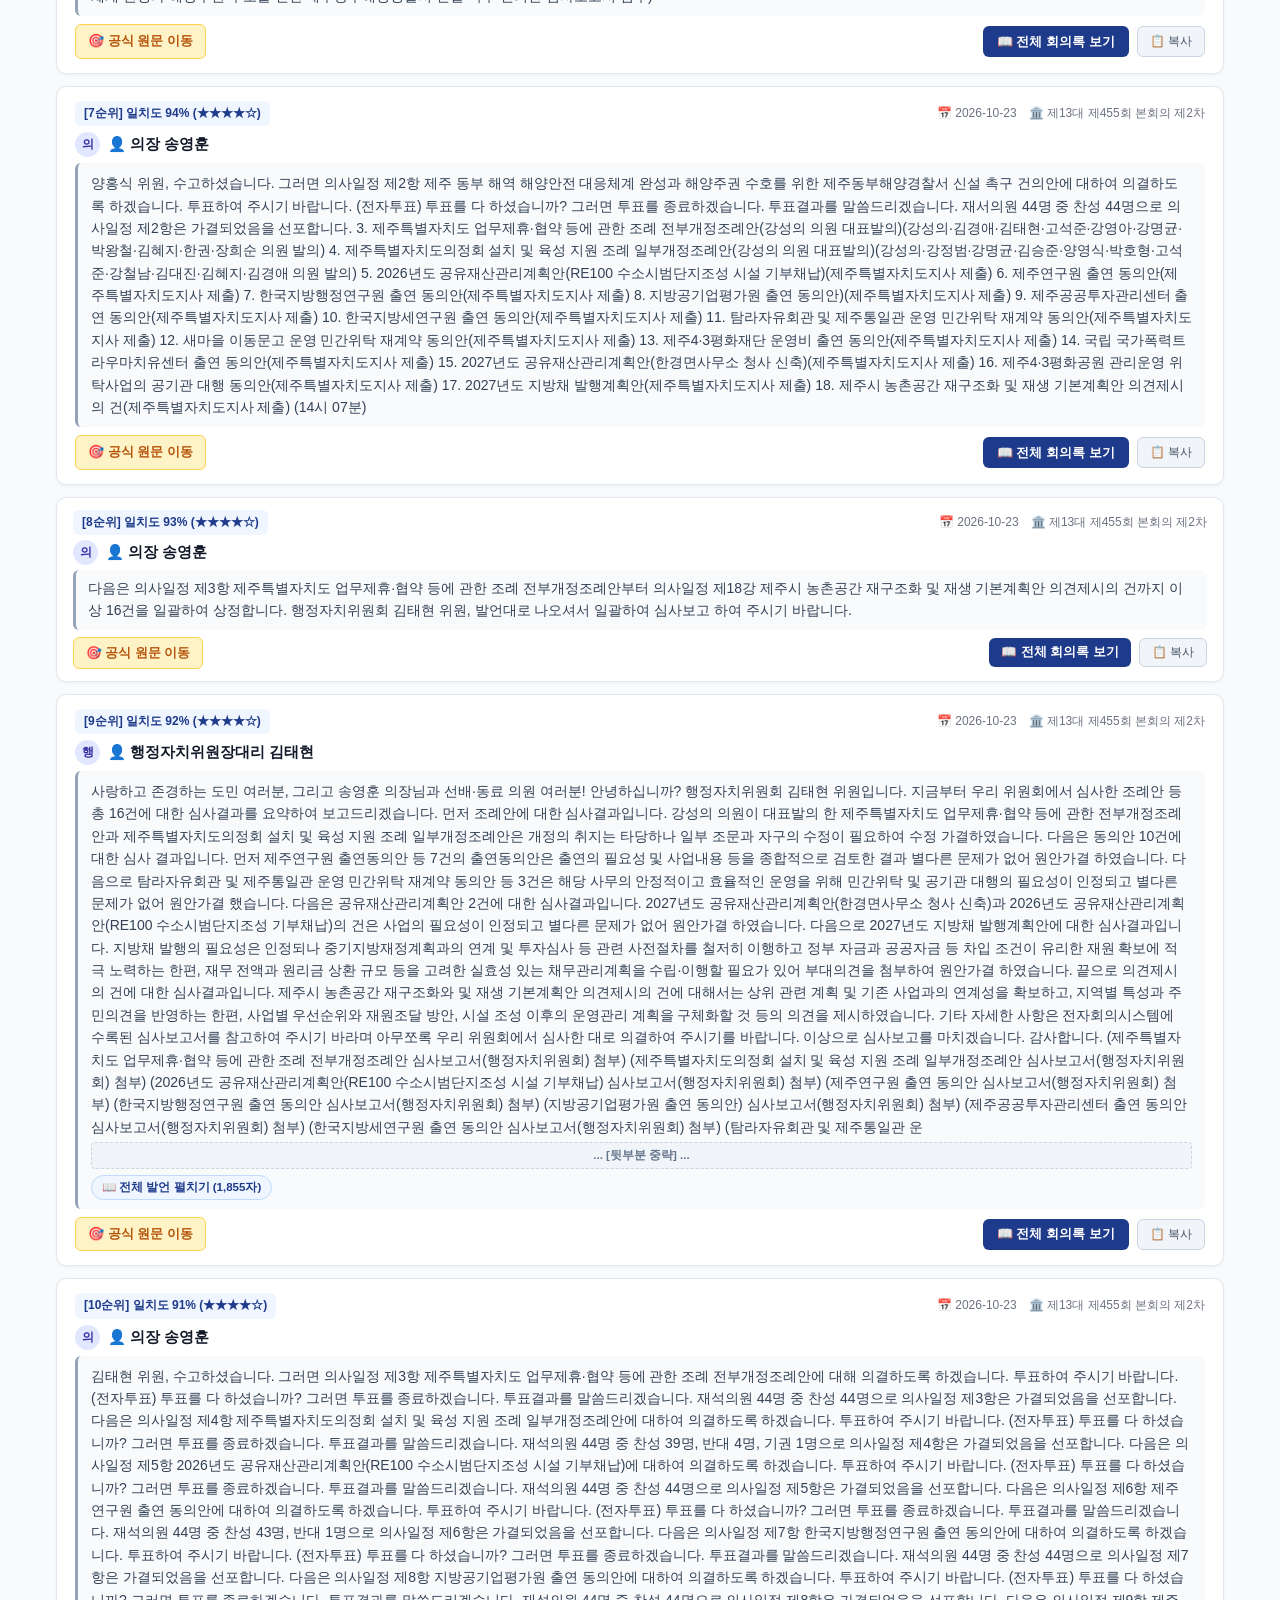
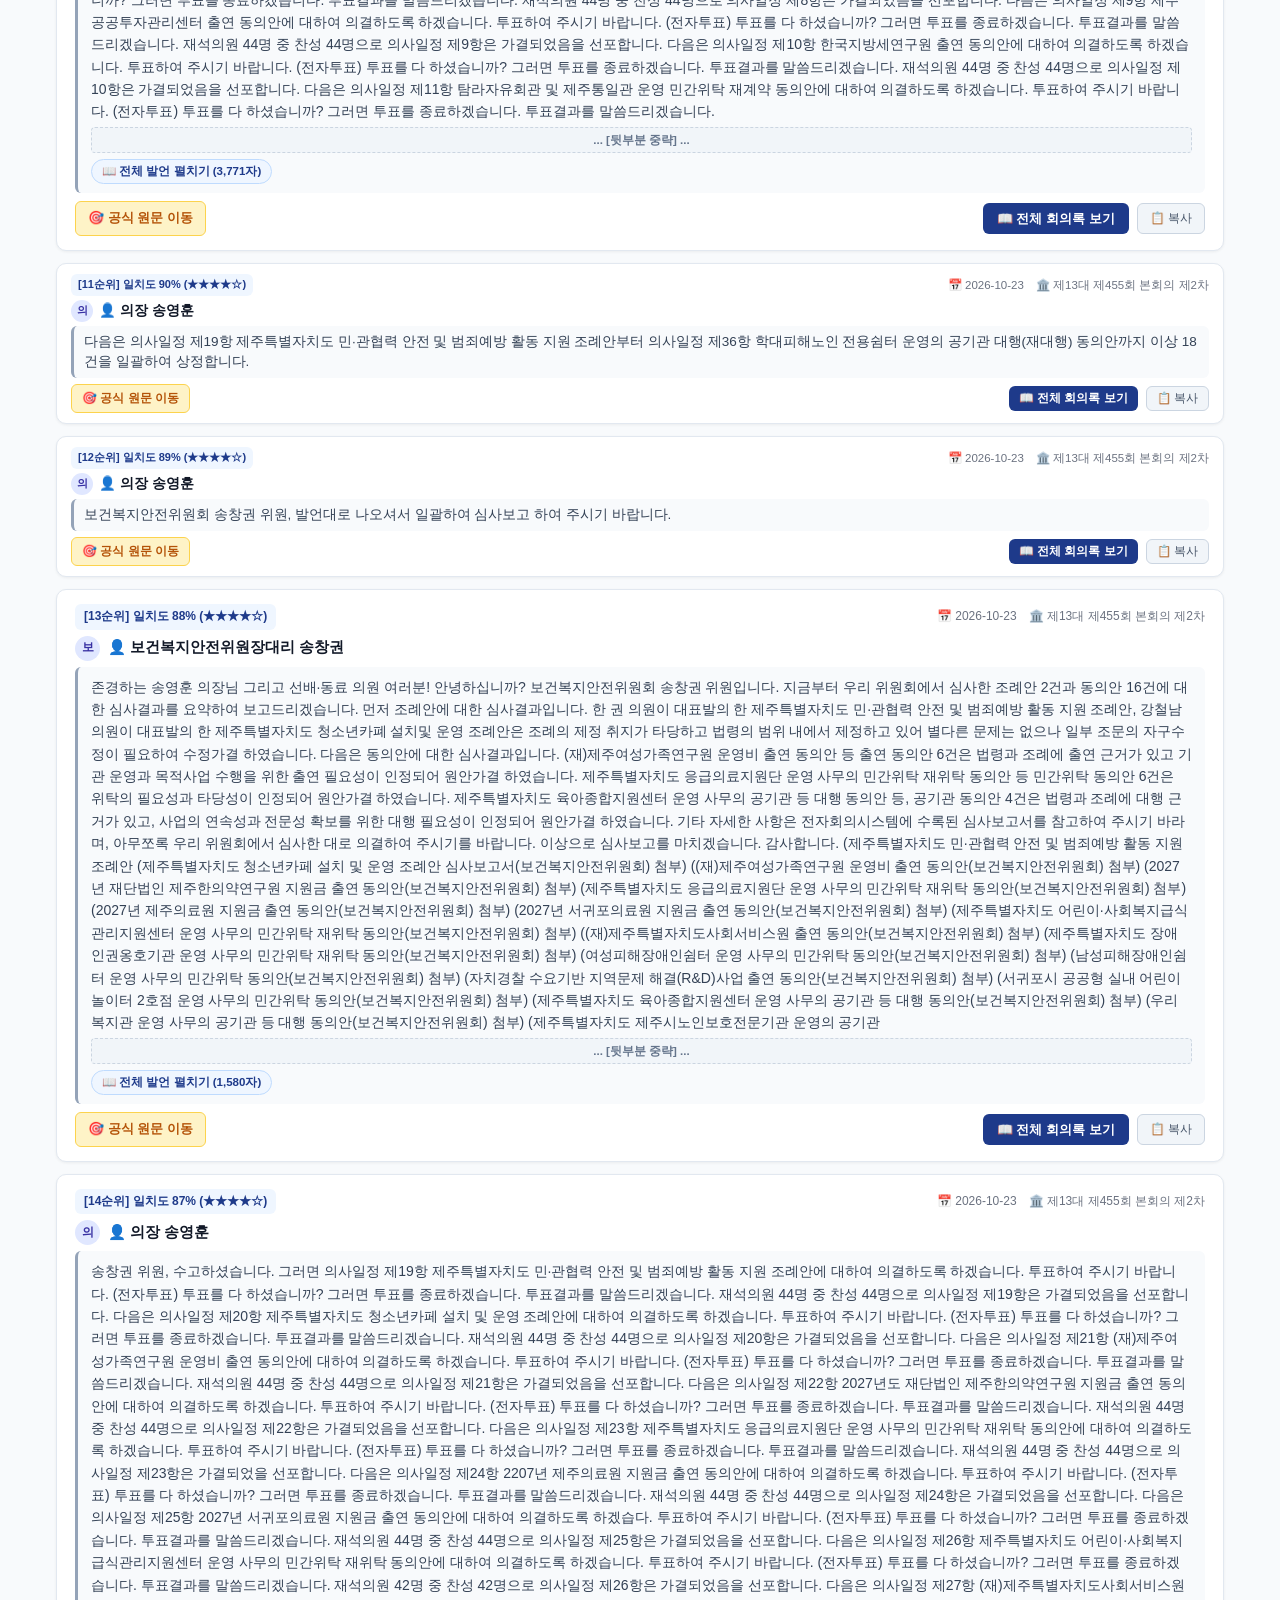
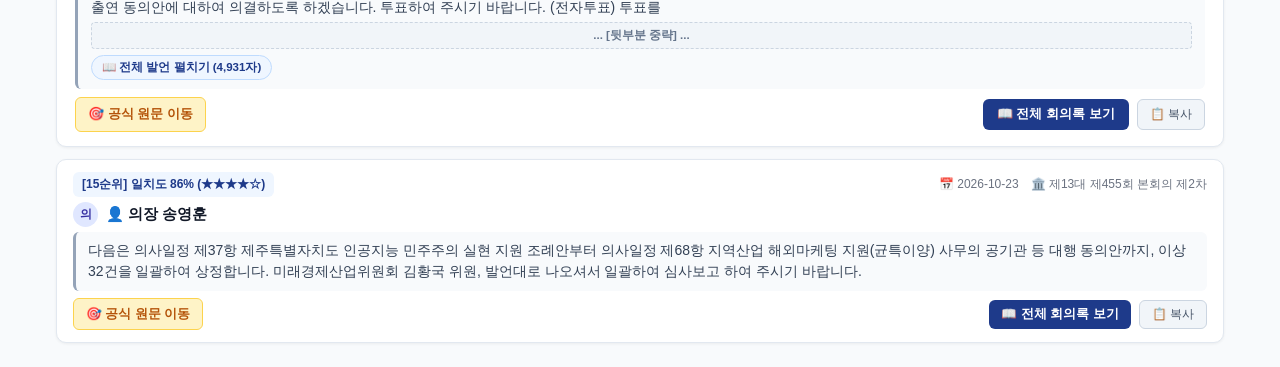
==== commit 0ad5c599: "Feat: 연도별 탭 및 데이터 로딩 완전 동적화 (2027년 및 이후 연도 전자동 지원)" ====
--- a/index.html
+++ b/index.html
@@ -57,7 +57,7 @@
           <span class="year-filter-label">📅 검색 대상 연도:</span>
           <button type="button" class="btn-all-years" id="btnToggleAllYears">전체 연도 선택</button>
         </div>
-        <div class="year-buttons-group">
+        <div class="year-buttons-group" id="yearButtonsGroup">
           <label class="year-btn-label" title="2026년 회의록 검색 포함">
             <input type="checkbox" class="year-checkbox" value="2026" checked>
             <span class="year-btn-pill">2026년 (최신)</span>
@@ -171,6 +171,6 @@
   <!-- Notification Toast -->
   <div class="toast" id="toast"></div>
 
-  <script src="app.js?v=5.4"></script>
+  <script src="app.js?v=5.5"></script>
 </body>
 </html>
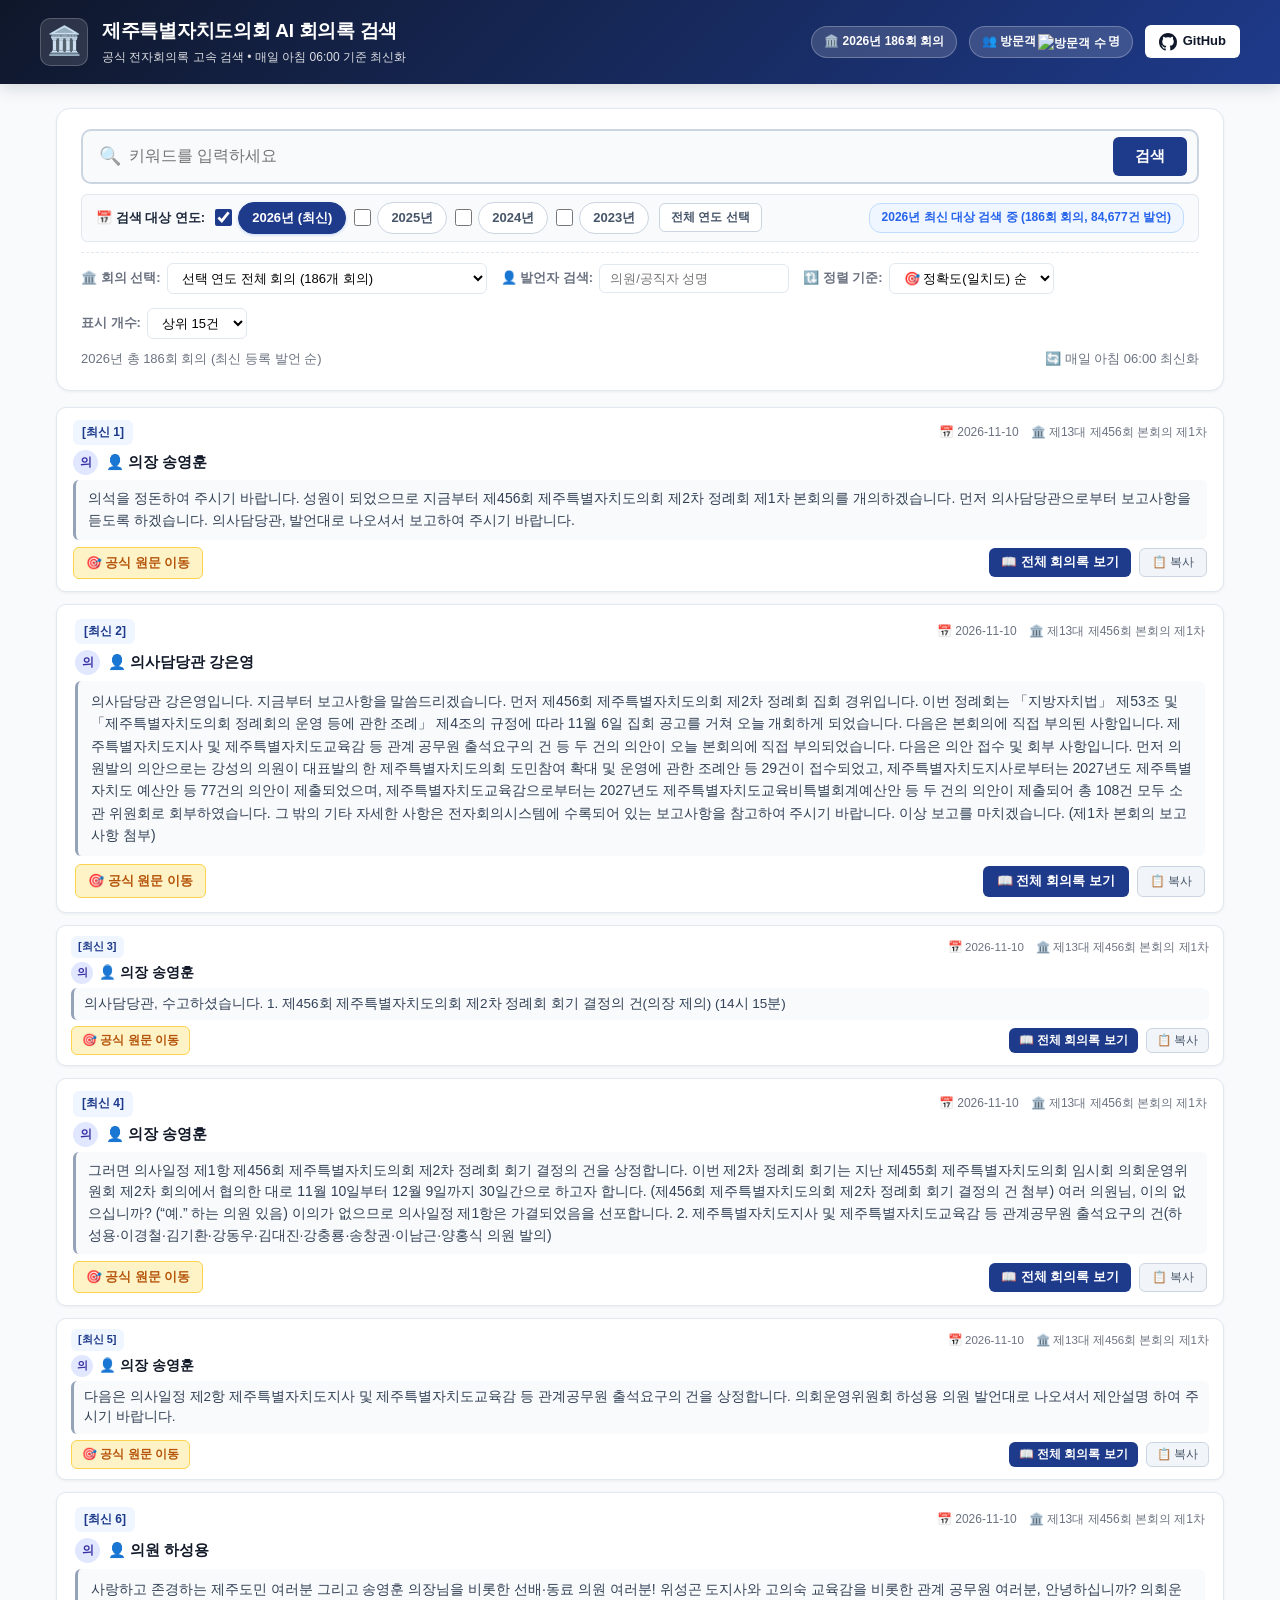
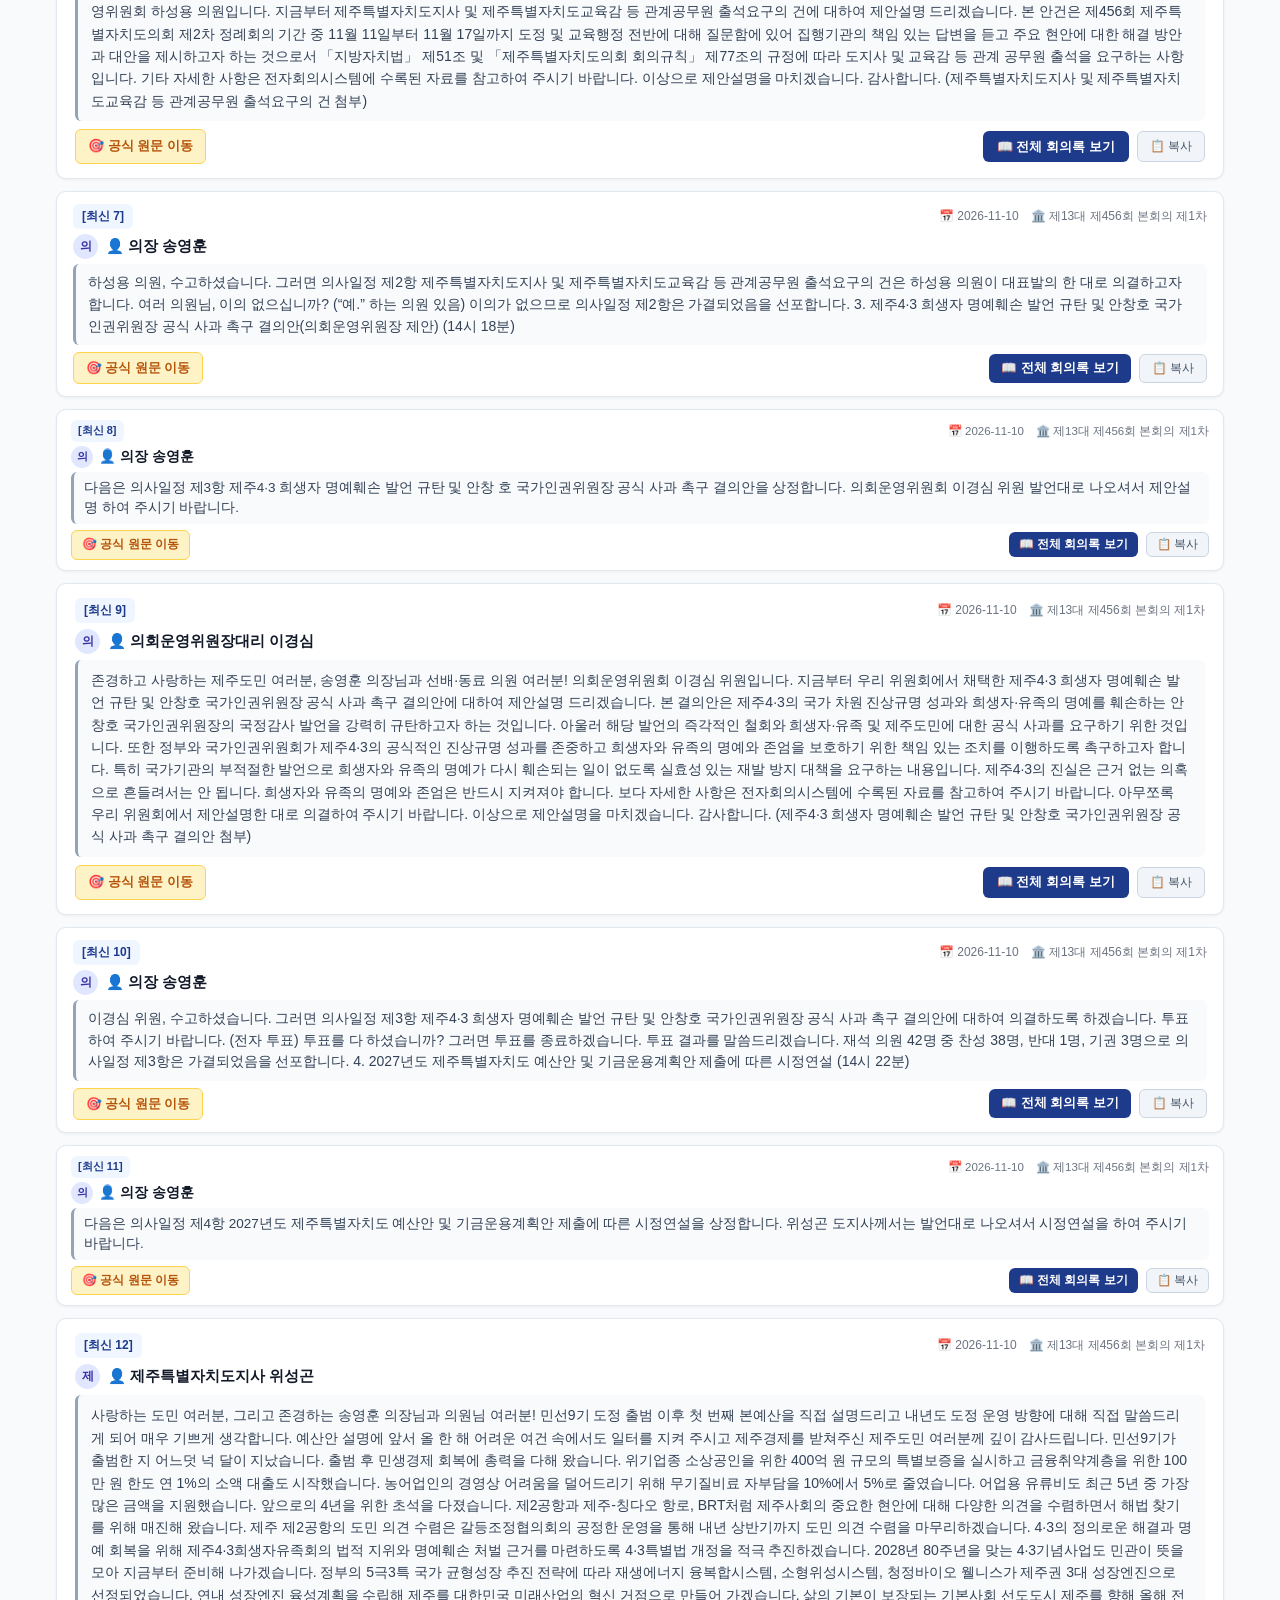
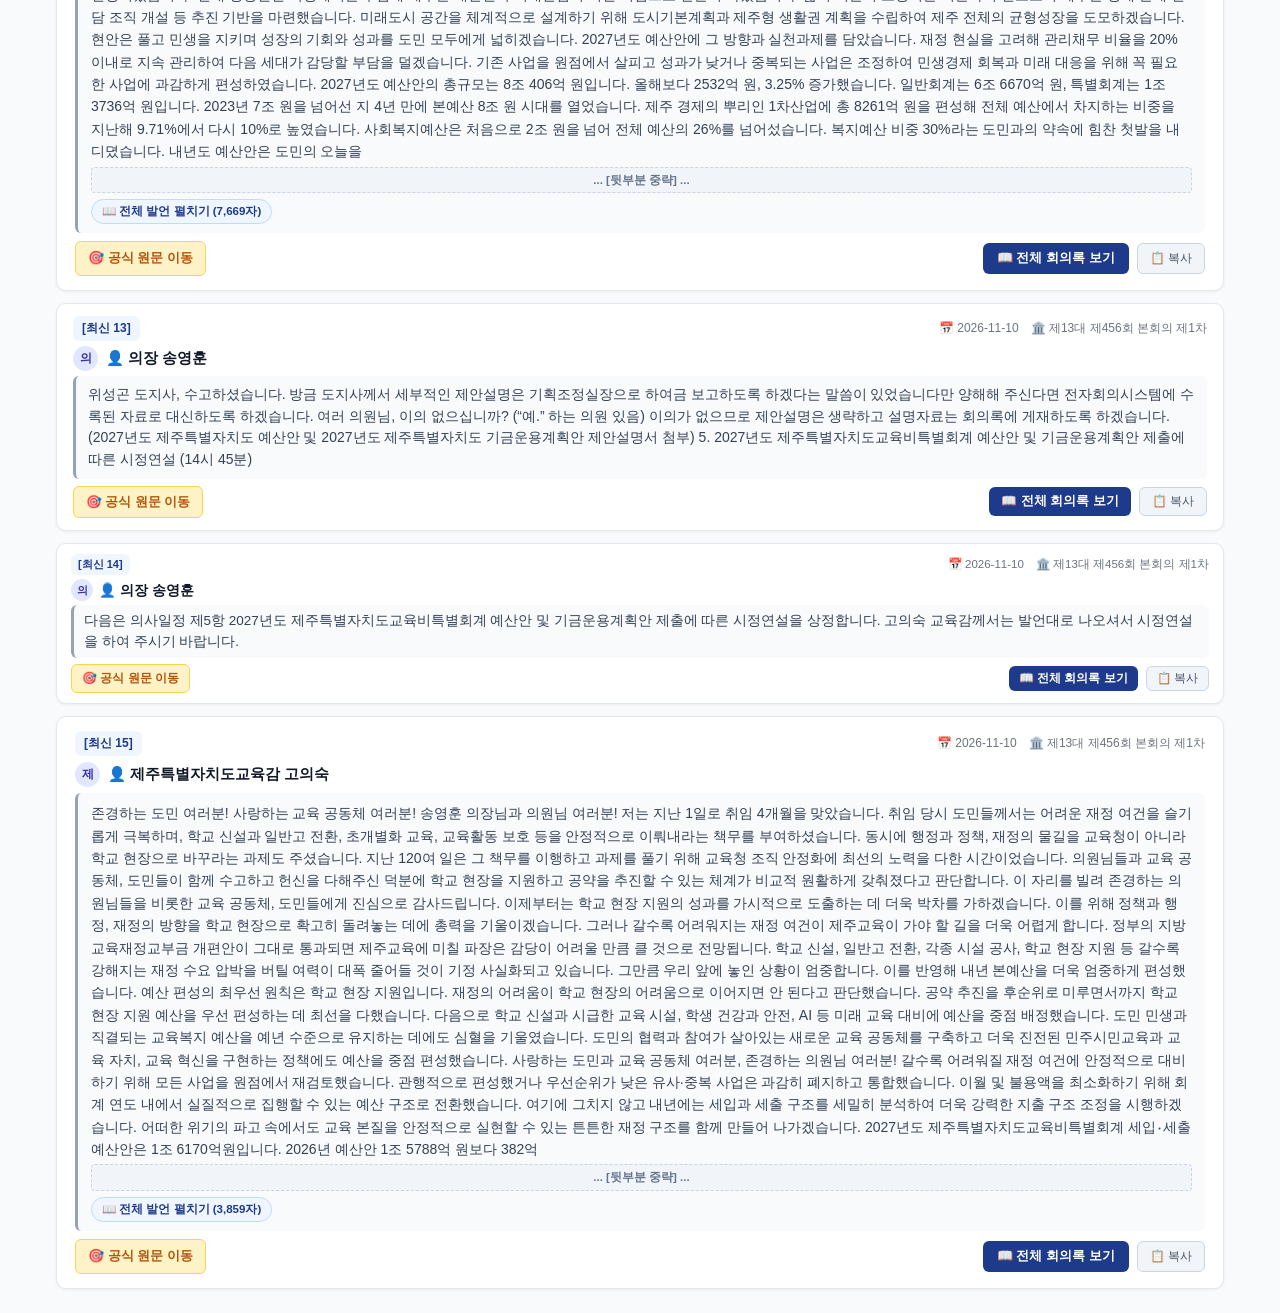
==== commit ba02c702: "Feat(search): 최신 발언 순 / 과거 발언 순 정렬 기능 추가 및 초기 최신 회의 정렬 보정" ====
--- a/index.html
+++ b/index.html
@@ -24,7 +24,7 @@
         </div>
       </div>
       <div class="header-actions">
-        <span class="stat-pill" id="statBadge">🏛️ 2023년~현재 720회 회의</span>
+        <span class="stat-pill" id="statBadge">🏛️ 2023년~현재 735회 회의</span>
         <span class="stat-pill visitor-pill" title="실시간 웹사이트 방문객 수">
           <span>👥 방문객</span>
           <img src="https://hits.sh/bokseop.github.io/jeju-council-ai.svg?style=flat-square&label=%20&labelColor=transparent&color=transparent" alt="방문객 수" class="visitor-badge-img">
@@ -83,12 +83,20 @@
         <div class="filter-item">
           <label for="meetingFilter">🏛️ 회의 선택:</label>
           <select id="meetingFilter">
-            <option value="">전체 회의 (720개 회의)</option>
+            <option value="">전체 회의 (735개 회의)</option>
           </select>
         </div>
         <div class="filter-item">
           <label for="speakerFilter">👤 발언자 검색:</label>
           <input type="text" id="speakerFilter" placeholder="의원/공직자 성명">
+        </div>
+        <div class="filter-item">
+          <label for="sortFilter">🔃 정렬 기준:</label>
+          <select id="sortFilter">
+            <option value="relevance">🎯 정확도(일치도) 순</option>
+            <option value="latest">🕒 최신 발언 순</option>
+            <option value="oldest">🕰️ 과거 발언 순</option>
+          </select>
         </div>
         <div class="filter-item">
           <label for="limitFilter">표시 개수:</label>
@@ -171,6 +179,6 @@
   <!-- Notification Toast -->
   <div class="toast" id="toast"></div>
 
-  <script src="app.js?v=5.5"></script>
+  <script src="app.js?v=5.6"></script>
 </body>
 </html>
